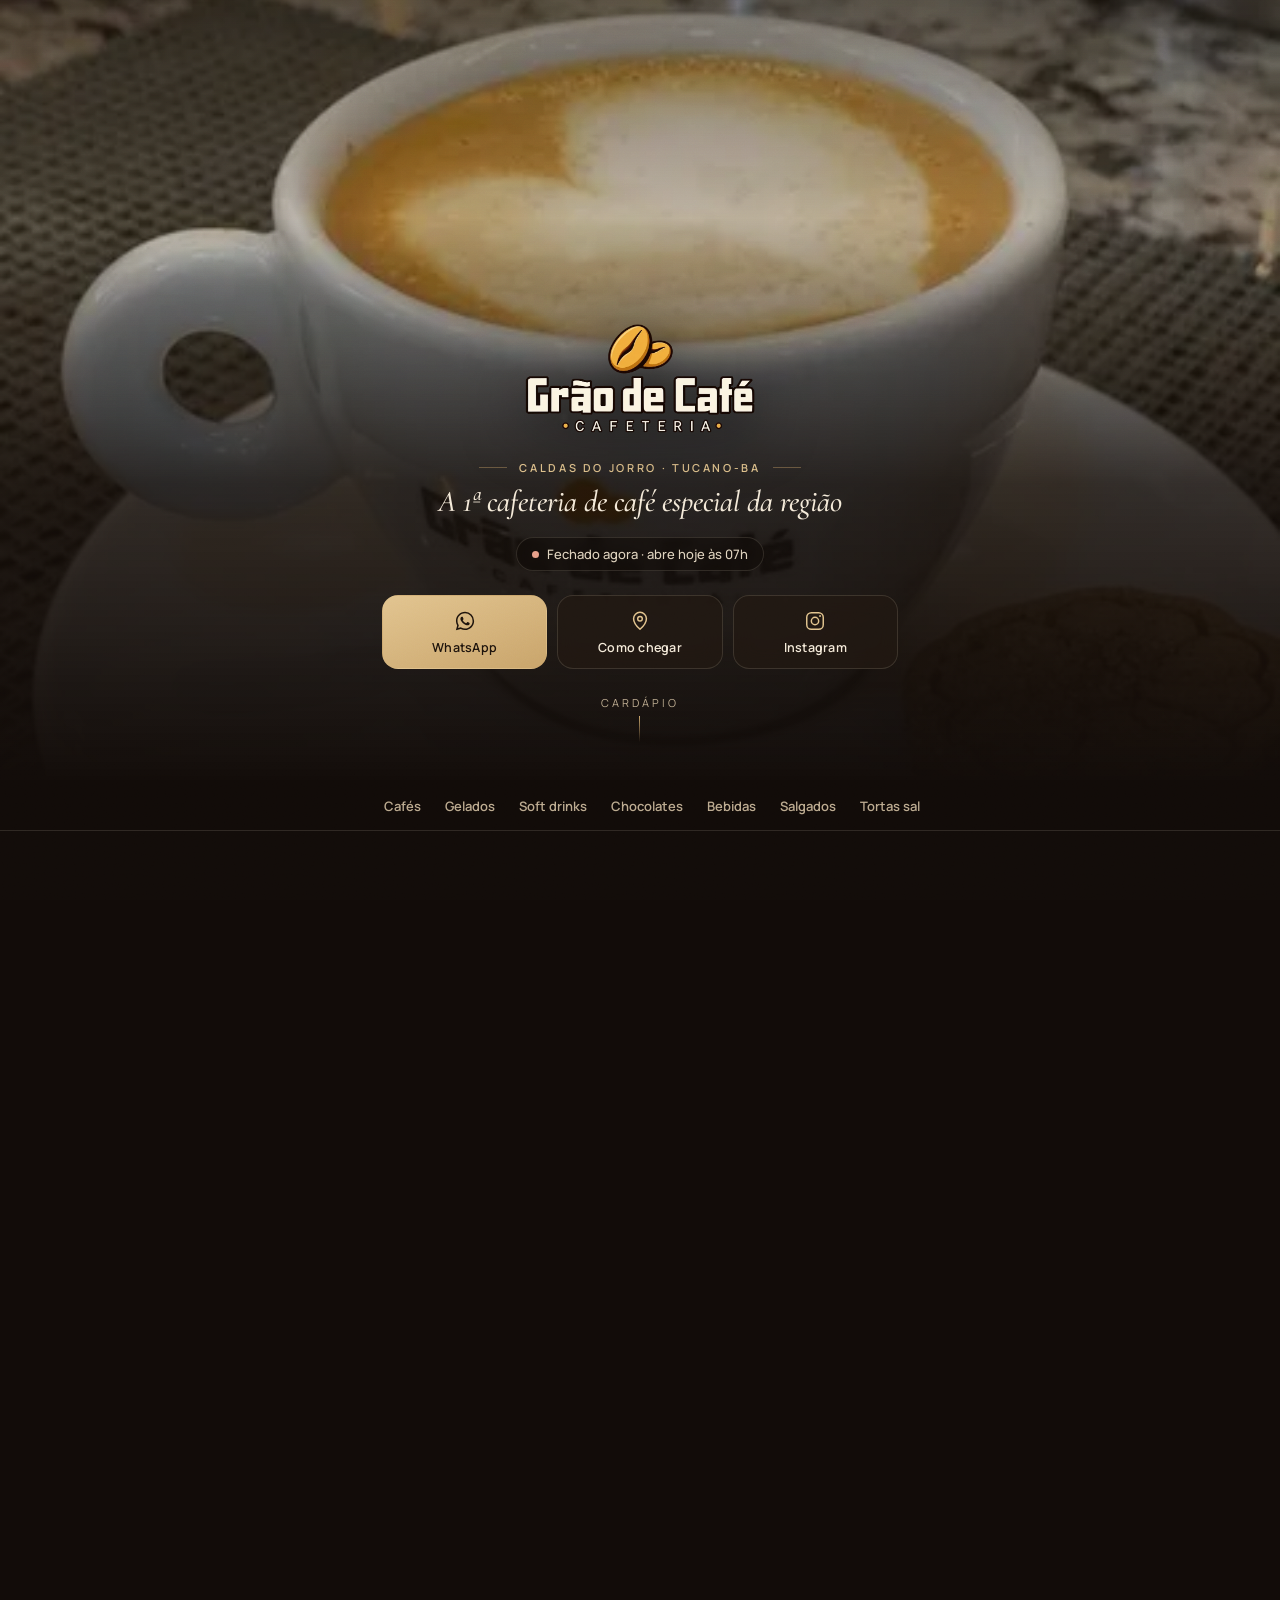
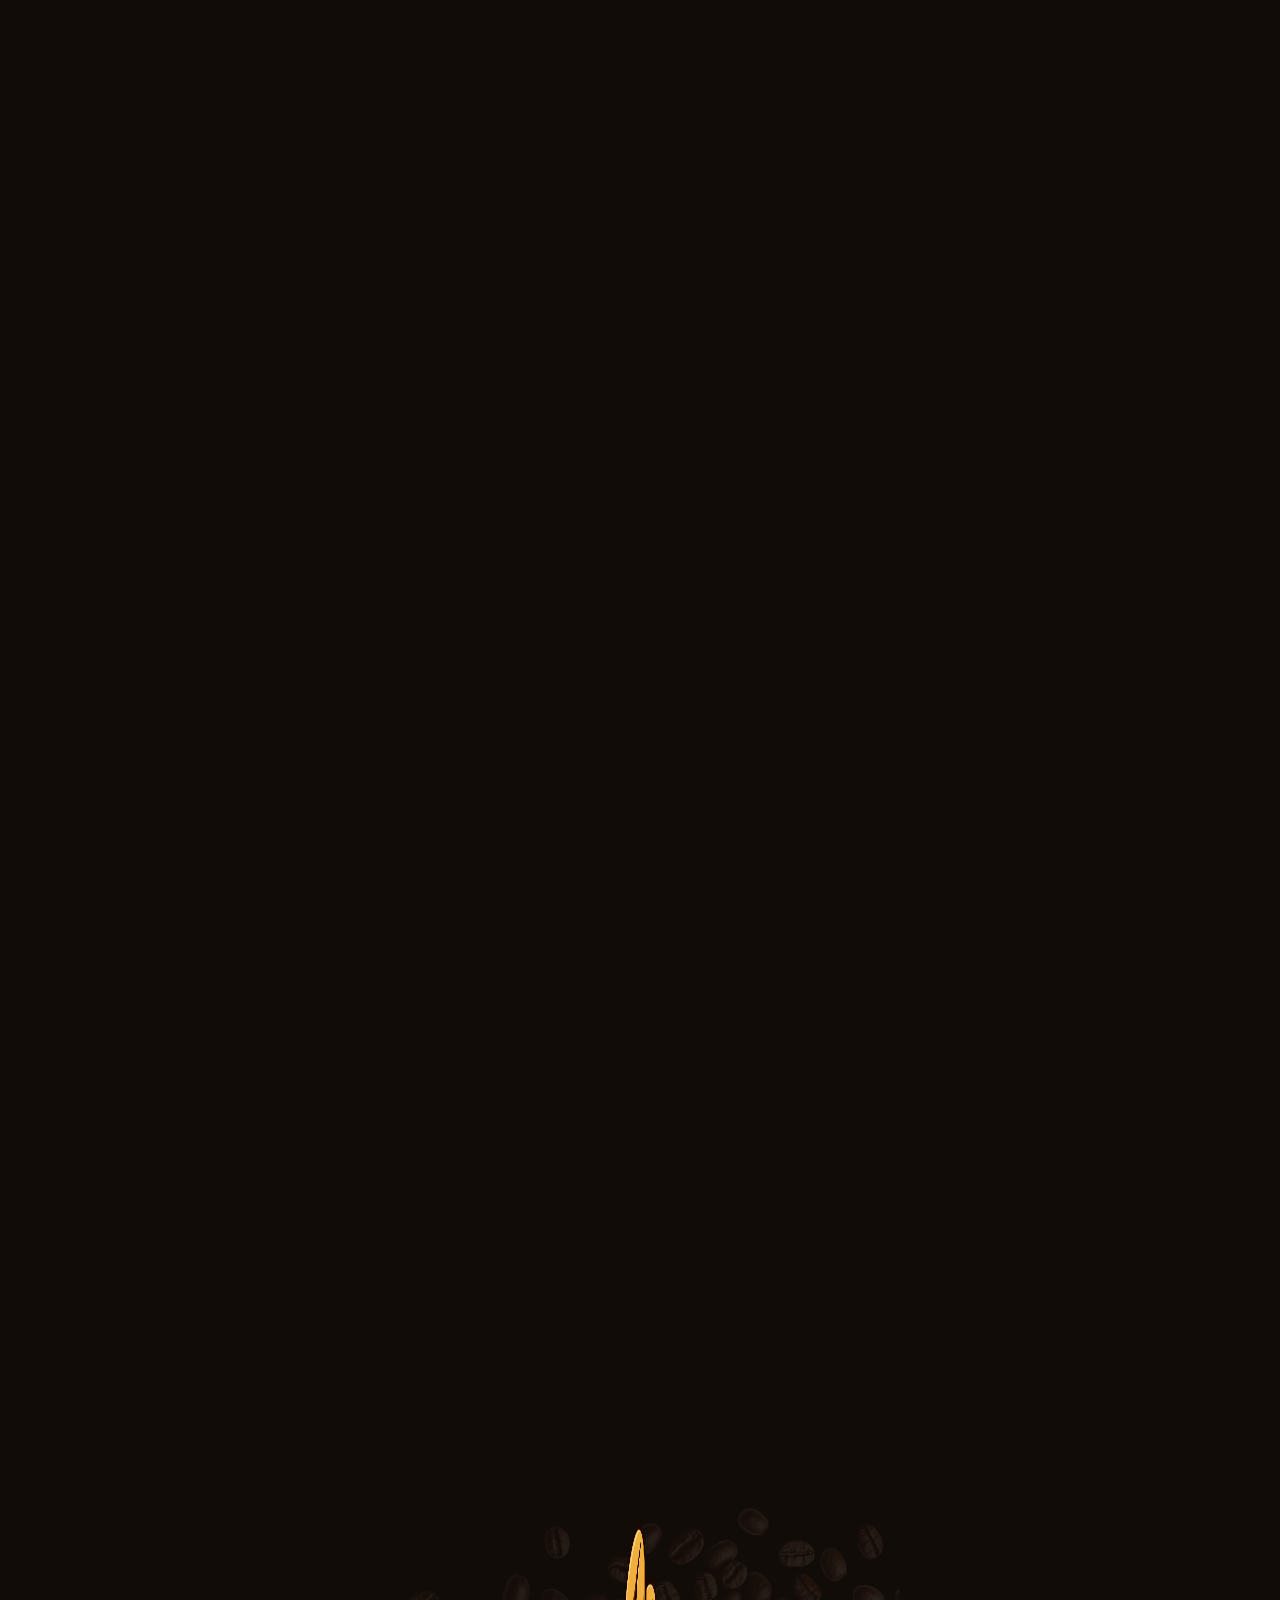
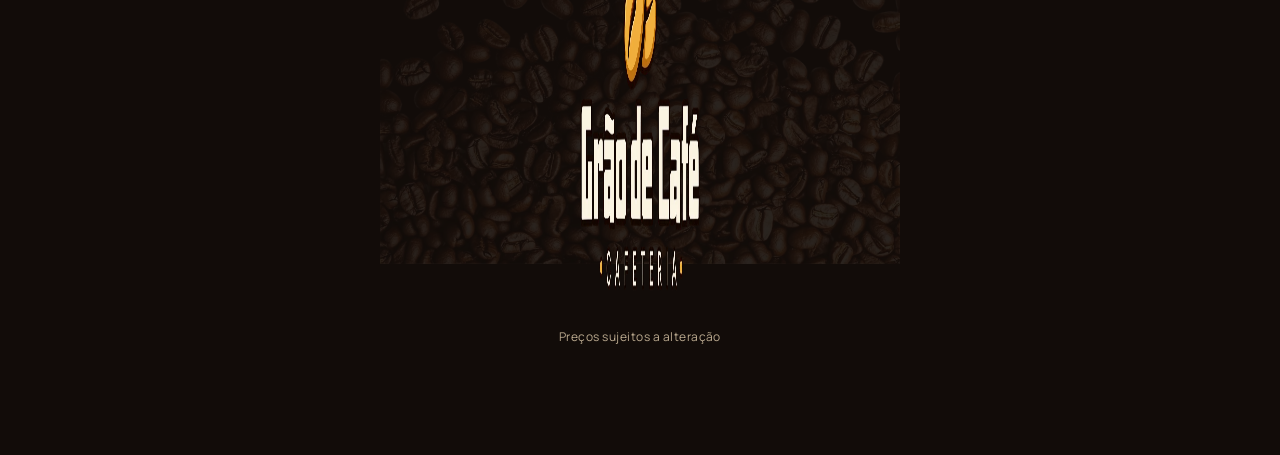
==== index.html @ 99a46edd "Página de links e cardápio da Grão de Café Co-Authored-By: Claude Opus 5.5 <noreply@anthropic.com> C" ====
<!DOCTYPE html>
<html lang="pt-BR">
<head>
<meta charset="UTF-8">
<meta name="viewport" content="width=device-width, initial-scale=1, viewport-fit=cover">
<meta http-equiv="Content-Security-Policy" content="default-src 'self'; script-src 'self'; style-src 'self'; img-src 'self' data:; font-src 'self'; connect-src 'self'; manifest-src 'self'; object-src 'none'; base-uri 'self'; form-action 'none'; upgrade-insecure-requests">
<meta name="referrer" content="strict-origin-when-cross-origin">
<title>Grão de Café · Cafeteria em Caldas do Jorro</title>
<meta name="description" content="Grão de Café — a 1ª cafeteria de café especial da região, em Caldas do Jorro (Tucano-BA). Cardápio, horários, WhatsApp e localização. Vem, tem café!">
<meta name="theme-color" content="#120c09">
<!-- ENDEREÇO DO SITE: troque nas 4 linhas marcadas com SITE se o endereço final for outro -->
<link rel="canonical" href="https://graodecafe.github.io/"><!-- SITE -->
<meta property="og:type" content="website">
<meta property="og:locale" content="pt_BR">
<meta property="og:site_name" content="Grão de Café">
<meta property="og:title" content="Grão de Café · Cafeteria">
<meta property="og:description" content="A 1ª cafeteria de café especial da região. Veja o cardápio e venha nos visitar. Vem, tem café!">
<meta property="og:url" content="https://graodecafe.github.io/"><!-- SITE -->
<meta property="og:image" content="https://graodecafe.github.io/img/og.jpg"><!-- SITE -->
<meta property="og:image:width" content="1200">
<meta property="og:image:height" content="630">
<meta property="og:image:alt" content="Logo da Grão de Café sobre uma xícara de cappuccino">
<meta name="twitter:card" content="summary_large_image">
<link rel="icon" type="image/png" href="favicon.png">
<link rel="apple-touch-icon" href="apple-touch-icon.png">
<link rel="manifest" href="site.webmanifest">
<link rel="preload" as="image" href="img/cappuccino.webp" imagesrcset="img/cappuccino-400.webp 400w, img/cappuccino.webp 720w" imagesizes="100vw" fetchpriority="high">
<link rel="preload" as="font" type="font/woff2" href="fonts/cormorant-garamond-latin-500-italic.woff2" crossorigin>
<link rel="preload" as="font" type="font/woff2" href="fonts/manrope-latin-600-normal.woff2" crossorigin>
<link rel="stylesheet" href="css/style.css">
<script type="application/ld+json">
{
  "@context": "https://schema.org",
  "@type": "CafeOrCoffeeShop",
  "name": "Grão de Café",
  "description": "A 1ª cafeteria de café especial da região.",
  "url": "https://graodecafe.github.io/",
  "image": "https://graodecafe.github.io/img/og.jpg",
  "logo": "https://graodecafe.github.io/icon-512.png",
  "telephone": "+55 75 99218-0990",
  "servesCuisine": ["Café especial", "Salgados", "Doces"],
  "priceRange": "R$",
  "hasMenu": "https://graodecafe.github.io/#cardapio",
  "address": {"@type": "PostalAddress", "addressLocality": "Caldas do Jorro, Tucano", "addressRegion": "BA", "addressCountry": "BR"},
  "geo": {"@type": "GeoCoordinates", "latitude": -11.0324262, "longitude": -38.7936618},
  "hasMap": "https://www.google.com/maps/place/Gr%C3%A3o+de+Caf%C3%A9/@-11.0324262,-38.7936618,17z/data=!4m6!3m5!1s0x712250c48b92721:0xfb0fce51f45105e6!8m2!3d-11.0324262!4d-38.7936618!16s%2Fg%2F11shwst4rc?hl=pt-br",
  "sameAs": ["https://www.instagram.com/grao.decafecafeteria/"],
  "openingHoursSpecification": [
    {"@type": "OpeningHoursSpecification", "dayOfWeek": ["Tuesday","Wednesday","Thursday","Friday"], "opens": "14:00", "closes": "21:00"},
    {"@type": "OpeningHoursSpecification", "dayOfWeek": ["Saturday","Sunday"], "opens": "07:00", "closes": "09:00"},
    {"@type": "OpeningHoursSpecification", "dayOfWeek": ["Saturday","Sunday"], "opens": "15:00", "closes": "21:00"}
  ]
}
</script>
<script src="js/cardapio.js" defer></script>
<script src="js/app.js" defer></script>
</head>
<body>
<a class="skip" href="#cardapio">Pular para o cardápio</a>

<header class="hero">
  <div class="hero-bg"><img src="img/cappuccino.webp" srcset="img/cappuccino-400.webp 400w, img/cappuccino.webp 720w" sizes="100vw" alt="" fetchpriority="high"></div>
  <div class="in">
    <h1><img class="logo" src="img/logo.webp" alt="Grão de Café — Cafeteria" width="800" height="387"></h1>
    <p class="eyebrow">Caldas do Jorro · Tucano-BA</p>
    <p class="tag">A 1ª cafeteria de café especial da região</p>
    <div class="status" id="status" role="status"><span class="dot" aria-hidden="true"></span><span id="statusTx">Confira nossos horários</span></div>
    <nav class="actions" aria-label="Contato">
      <a class="act pri" href="https://wa.me/5575992180990?text=Ol%C3%A1%2C%20Gr%C3%A3o%20de%20Caf%C3%A9!%20%E2%98%95" target="_blank" rel="noopener noreferrer" aria-label="Falar no WhatsApp (abre em nova aba)"><svg viewBox="0 0 24 24" fill="currentColor" aria-hidden="true"><path d="M12.04 2C6.58 2 2.13 6.45 2.13 11.91c0 1.75.46 3.45 1.32 4.95L2.05 22l5.25-1.38a9.9 9.9 0 0 0 4.74 1.2h.01c5.46 0 9.91-4.45 9.91-9.91A9.86 9.86 0 0 0 12.04 2Zm0 18.15h-.01a8.2 8.2 0 0 1-4.19-1.15l-.3-.18-3.12.82.83-3.04-.2-.31a8.2 8.2 0 0 1-1.26-4.38c0-4.54 3.7-8.24 8.25-8.24a8.24 8.24 0 0 1 8.24 8.25c0 4.54-3.7 8.23-8.24 8.23Zm4.52-6.16c-.25-.12-1.47-.72-1.69-.81-.23-.08-.39-.12-.56.13-.16.24-.64.8-.78.97-.15.16-.29.18-.54.06-.25-.13-1.05-.39-1.99-1.23a7.4 7.4 0 0 1-1.38-1.72c-.14-.25-.01-.38.11-.5.11-.11.25-.29.37-.44.13-.14.17-.25.25-.41.08-.17.04-.31-.02-.44-.06-.12-.56-1.34-.76-1.84-.2-.48-.41-.42-.56-.42h-.48a.92.92 0 0 0-.66.31c-.23.25-.87.85-.87 2.07 0 1.22.89 2.4 1.01 2.56.13.17 1.75 2.67 4.23 3.74.59.26 1.05.41 1.41.52.59.19 1.13.16 1.56.1.47-.07 1.47-.6 1.67-1.18.21-.58.21-1.07.15-1.18-.06-.1-.23-.16-.48-.29Z"/></svg>WhatsApp</a>
      <a class="act" href="https://www.google.com/maps/place/Gr%C3%A3o+de+Caf%C3%A9/@-11.0324262,-38.7936618,17z/data=!4m6!3m5!1s0x712250c48b92721:0xfb0fce51f45105e6!8m2!3d-11.0324262!4d-38.7936618!16s%2Fg%2F11shwst4rc?hl=pt-br" target="_blank" rel="noopener noreferrer" aria-label="Como chegar pelo Google Maps (abre em nova aba)"><svg viewBox="0 0 24 24" fill="none" stroke="currentColor" stroke-width="1.6" stroke-linecap="round" stroke-linejoin="round" aria-hidden="true"><path d="M12 21s-7-6.1-7-11.5a7 7 0 0 1 14 0C19 14.9 12 21 12 21Z"/><circle cx="12" cy="9.5" r="2.5"/></svg>Como chegar</a>
      <a class="act" href="https://www.instagram.com/grao.decafecafeteria/" target="_blank" rel="noopener noreferrer" aria-label="Instagram @grao.decafecafeteria (abre em nova aba)"><svg viewBox="0 0 24 24" fill="none" stroke="currentColor" stroke-width="1.6" aria-hidden="true"><rect x="3" y="3" width="18" height="18" rx="5"/><circle cx="12" cy="12" r="4"/><circle cx="17.5" cy="6.5" r="1" fill="currentColor" stroke="none"/></svg>Instagram</a>
    </nav>
    <a class="cue" href="#cardapio">Cardápio<i aria-hidden="true"></i></a>
  </div>
</header>

<nav class="nav" aria-label="Categorias do cardápio"><div class="nav-in" id="chips"></div></nav>

<main class="in" id="cardapio" tabindex="-1">
  <div class="menu-intro rv">
    <p class="k">Desfrute do melhor café, aqui</p>
    <h2>Cardápio</h2>
    <p>Cafés especiais, gelados, salgados e doces da casa</p>
  </div>

  <div id="secoes"></div>
  <noscript><p class="nojs">Para ver o cardápio, ative o JavaScript ou fale com a gente pelo WhatsApp: <a href="https://wa.me/5575992180990?text=Ol%C3%A1%2C%20Gr%C3%A3o%20de%20Caf%C3%A9!%20%E2%98%95">(75) 99218-0990</a></p></noscript>

  <section class="gal rv" aria-labelledby="t-gal">
    <div class="gal-h"><h2 id="t-gal">Da nossa vitrine</h2><span aria-hidden="true">deslize →</span></div>
    <div class="strip" id="vitrine" tabindex="0" aria-label="Fotos de produtos — role para o lado"></div>
  </section>

  <section class="visit rv" id="visite" aria-labelledby="t-vis">
    <h2 id="t-vis">Venha nos visitar</h2>
    <p class="sub">Caldas do Jorro · Tucano-BA</p>
    <div class="hrs">
      <div class="row" data-days="2,3,4,5"><span class="d">Terça a sexta</span><span class="h">14h às 21h</span></div>
      <div class="row" data-days="6,0"><span class="d">Sábado e domingo</span><span class="h">07h às 09h<small>e 15h às 21h</small></span></div>
    </div>
    <div class="visit-btns">
      <a class="vb" href="https://www.google.com/maps/place/Gr%C3%A3o+de+Caf%C3%A9/@-11.0324262,-38.7936618,17z/data=!4m6!3m5!1s0x712250c48b92721:0xfb0fce51f45105e6!8m2!3d-11.0324262!4d-38.7936618!16s%2Fg%2F11shwst4rc?hl=pt-br" target="_blank" rel="noopener noreferrer"><svg viewBox="0 0 24 24" fill="none" stroke="currentColor" stroke-width="1.6" stroke-linecap="round" stroke-linejoin="round" aria-hidden="true"><path d="M12 21s-7-6.1-7-11.5a7 7 0 0 1 14 0C19 14.9 12 21 12 21Z"/><circle cx="12" cy="9.5" r="2.5"/></svg>Como chegar</a>
      <a class="vb" href="https://www.instagram.com/grao.decafecafeteria/" target="_blank" rel="noopener noreferrer"><svg viewBox="0 0 24 24" fill="none" stroke="currentColor" stroke-width="1.6" aria-hidden="true"><rect x="3" y="3" width="18" height="18" rx="5"/><circle cx="12" cy="12" r="4"/><circle cx="17.5" cy="6.5" r="1" fill="currentColor" stroke="none"/></svg>Instagram</a>
    </div>
  </section>
</main>

<footer>
  <img class="beans" src="img/graos.webp" alt="" loading="lazy">
  <p class="cta rv">Vem,<em>tem café!</em></p>
  <img class="flogo" src="img/logo.webp" alt="Grão de Café" loading="lazy" width="800" height="387">
  <p class="fine">Preços sujeitos a alteração</p>
</footer>

<a class="fab" id="fab" href="https://wa.me/5575992180990?text=Ol%C3%A1%2C%20Gr%C3%A3o%20de%20Caf%C3%A9!%20%E2%98%95" target="_blank" rel="noopener noreferrer" tabindex="-1"><svg viewBox="0 0 24 24" fill="currentColor" aria-hidden="true"><path d="M12.04 2C6.58 2 2.13 6.45 2.13 11.91c0 1.75.46 3.45 1.32 4.95L2.05 22l5.25-1.38a9.9 9.9 0 0 0 4.74 1.2h.01c5.46 0 9.91-4.45 9.91-9.91A9.86 9.86 0 0 0 12.04 2Zm0 18.15h-.01a8.2 8.2 0 0 1-4.19-1.15l-.3-.18-3.12.82.83-3.04-.2-.31a8.2 8.2 0 0 1-1.26-4.38c0-4.54 3.7-8.24 8.25-8.24a8.24 8.24 0 0 1 8.24 8.25c0 4.54-3.7 8.23-8.24 8.23Zm4.52-6.16c-.25-.12-1.47-.72-1.69-.81-.23-.08-.39-.12-.56.13-.16.24-.64.8-.78.97-.15.16-.29.18-.54.06-.25-.13-1.05-.39-1.99-1.23a7.4 7.4 0 0 1-1.38-1.72c-.14-.25-.01-.38.11-.5.11-.11.25-.29.37-.44.13-.14.17-.25.25-.41.08-.17.04-.31-.02-.44-.06-.12-.56-1.34-.76-1.84-.2-.48-.41-.42-.56-.42h-.48a.92.92 0 0 0-.66.31c-.23.25-.87.85-.87 2.07 0 1.22.89 2.4 1.01 2.56.13.17 1.75 2.67 4.23 3.74.59.26 1.05.41 1.41.52.59.19 1.13.16 1.56.1.47-.07 1.47-.6 1.67-1.18.21-.58.21-1.07.15-1.18-.06-.1-.23-.16-.48-.29Z"/></svg>Pedir no WhatsApp</a>
</body>
</html>
---- css/style.css ----
/* ---------- Fontes (no próprio site, sem Google) ---------- */
@font-face{font-family:"Cormorant Garamond";font-style:normal;font-weight:500;font-display:swap;src:url(../fonts/cormorant-garamond-latin-500-normal.woff2) format("woff2")}
@font-face{font-family:"Cormorant Garamond";font-style:italic;font-weight:500;font-display:swap;src:url(../fonts/cormorant-garamond-latin-500-italic.woff2) format("woff2")}
@font-face{font-family:"Cormorant Garamond";font-style:normal;font-weight:600;font-display:swap;src:url(../fonts/cormorant-garamond-latin-600-normal.woff2) format("woff2")}
@font-face{font-family:"Manrope";font-style:normal;font-weight:400;font-display:swap;src:url(../fonts/manrope-latin-400-normal.woff2) format("woff2")}
@font-face{font-family:"Manrope";font-style:normal;font-weight:500;font-display:swap;src:url(../fonts/manrope-latin-500-normal.woff2) format("woff2")}
@font-face{font-family:"Manrope";font-style:normal;font-weight:600;font-display:swap;src:url(../fonts/manrope-latin-600-normal.woff2) format("woff2")}
@font-face{font-family:"Manrope";font-style:normal;font-weight:700;font-display:swap;src:url(../fonts/manrope-latin-700-normal.woff2) format("woff2")}

:root{
  --ink:#120c09; --s1:#1a120e; --s2:#221812; --line:rgba(244,234,217,.13); --line2:rgba(201,164,106,.4);
  --cream:#f4ead9; --cream2:#e0d4bf; --muted:#bcab90; --brass:#c9a46a; --brass2:#e2c48f;
  --ok:#8fd19a; --no:#e7a08a;
  --serif:"Cormorant Garamond",Georgia,serif; --sans:"Manrope",system-ui,-apple-system,"Segoe UI",sans-serif;
}
*{box-sizing:border-box;margin:0;padding:0}
html{background:var(--ink);scroll-behavior:smooth;scroll-padding-top:68px;overflow-x:clip}
body{font-family:var(--sans);color:var(--cream);background:var(--ink);-webkit-font-smoothing:antialiased;overflow-x:clip}
a{color:inherit}
img{max-width:100%}
.in{max-width:560px;margin:0 auto;padding:0 22px}

/* Textura de "grão de filme": só em telas grandes (pesa em celular simples) */
@media (hover:hover) and (min-width:760px){
  body::before{content:"";position:fixed;inset:0;pointer-events:none;z-index:50;opacity:.06;mix-blend-mode:overlay;
    background-image:url("data:image/svg+xml,%3Csvg xmlns='http://www.w3.org/2000/svg' width='160' height='160'%3E%3Cfilter id='n'%3E%3CfeTurbulence type='fractalNoise' baseFrequency='.9' numOctaves='2' stitchTiles='stitch'/%3E%3C/filter%3E%3Crect width='100%25' height='100%25' filter='url(%23n)'/%3E%3C/svg%3E")}
}

/* Foco visível para teclado / leitor de tela */
:focus{outline:none}
:focus-visible{outline:2px solid var(--brass2);outline-offset:3px;border-radius:10px}
.skip{position:absolute;left:12px;top:-60px;z-index:100;padding:10px 16px;border-radius:10px;background:var(--brass2);color:#1d130c;font-weight:700;text-decoration:none;transition:top .2s}
.skip:focus{top:12px}

/* ---------- HERO ---------- */
.hero{position:relative;min-height:min(92svh,780px);display:flex;align-items:flex-end;isolation:isolate;overflow:hidden}
.hero-bg{position:absolute;inset:0;z-index:-2}
.hero-bg img{width:100%;height:100%;object-fit:cover;object-position:50% 35%;transform:scale(1.06);animation:kb 18s ease-out forwards}
@keyframes kb{to{transform:scale(1)}}
.hero::after{content:"";position:absolute;inset:0;z-index:-1;
  background:linear-gradient(180deg,rgba(18,12,9,.55) 0%,rgba(18,12,9,.25) 28%,rgba(18,12,9,.84) 62%,var(--ink) 100%)}
.hero .in{width:100%;padding-bottom:34px;text-align:center}
.logo{width:min(230px,62%);height:auto;filter:drop-shadow(0 10px 30px rgba(0,0,0,.55))}
.eyebrow{display:flex;align-items:center;justify-content:center;gap:12px;margin-top:22px;white-space:nowrap;
  font-size:11px;font-weight:600;letter-spacing:.24em;text-transform:uppercase;color:var(--brass2)}
.eyebrow::before,.eyebrow::after{content:"";width:28px;height:1px;background:var(--line2)}
.tag{font-family:var(--serif);font-style:italic;font-weight:500;line-height:1.15;margin-top:10px;
  white-space:nowrap;font-size:clamp(17px,5.6vw,30px);color:var(--cream)}
.status{display:inline-flex;align-items:center;gap:8px;margin-top:18px;padding:7px 15px;border-radius:99px;
  background:rgba(18,12,9,.6);border:1px solid var(--line);backdrop-filter:blur(8px);-webkit-backdrop-filter:blur(8px);font-size:13px;font-weight:500;color:var(--cream2)}
.dot{width:7px;height:7px;border-radius:50%;background:var(--muted)}
.status.open .dot{background:var(--ok);animation:pulse 2s infinite}
.status.closed .dot{background:var(--no)}
@keyframes pulse{0%{box-shadow:0 0 0 0 rgba(143,209,154,.55)}70%{box-shadow:0 0 0 8px rgba(143,209,154,0)}100%{box-shadow:0 0 0 0 rgba(143,209,154,0)}}

.actions{display:grid;grid-template-columns:repeat(3,1fr);gap:10px;margin-top:24px}
.act{display:flex;flex-direction:column;align-items:center;gap:7px;padding:14px 6px 12px;border-radius:16px;text-decoration:none;min-height:72px;
  background:rgba(34,24,18,.75);border:1px solid var(--line);backdrop-filter:blur(10px);-webkit-backdrop-filter:blur(10px);
  font-size:12.5px;font-weight:600;letter-spacing:.02em;transition:transform .15s,border-color .2s}
.act svg{width:22px;height:22px;color:var(--brass2)}
.act:hover{transform:translateY(-2px);border-color:var(--line2)}
.act.pri{background:linear-gradient(160deg,var(--brass2),var(--brass));color:#1d130c;border-color:transparent}
.act.pri svg{color:#1d130c}
.cue{display:inline-flex;flex-direction:column;align-items:center;gap:6px;margin-top:22px;padding:4px 10px;text-decoration:none;
  font-size:11px;letter-spacing:.28em;text-transform:uppercase;color:var(--muted)}
.cue i{width:1px;height:26px;background:linear-gradient(var(--brass),transparent);animation:cue 1.8s ease-in-out infinite}
@keyframes cue{0%{transform:scaleY(0);transform-origin:top}50%{transform:scaleY(1);transform-origin:top}51%{transform-origin:bottom}100%{transform:scaleY(0);transform-origin:bottom}}

/* ---------- NAV ---------- */
.nav{position:sticky;top:0;z-index:20;background:rgba(18,12,9,.9);backdrop-filter:blur(14px);-webkit-backdrop-filter:blur(14px);border-bottom:1px solid var(--line)}
.nav-in{max-width:560px;margin:0 auto;display:flex;gap:4px;overflow-x:auto;scrollbar-width:none;padding:0 14px}
.nav-in::-webkit-scrollbar{display:none}
.nav a{flex:none;position:relative;padding:17px 10px 15px;text-decoration:none;font-size:13px;font-weight:600;color:var(--muted);white-space:nowrap;transition:color .2s}
.nav a::after{content:"";position:absolute;left:10px;right:10px;bottom:0;height:2px;border-radius:2px;background:var(--brass);transform:scaleX(0);transition:transform .25s}
.nav a.on{color:var(--cream)}
.nav a.on::after{transform:scaleX(1)}
.nav a:focus-visible{outline-offset:-4px}

/* ---------- CARDÁPIO ---------- */
.menu-intro{text-align:center;padding:54px 0 6px}
.menu-intro .k{font-size:11px;font-weight:600;letter-spacing:.3em;text-transform:uppercase;color:var(--brass2)}
.menu-intro h2{font-family:var(--serif);font-weight:500;font-size:46px;line-height:1;margin-top:8px}
.menu-intro p{color:var(--muted);font-size:14px;margin-top:10px}

.cat{padding:46px 0 6px}
.cat-h{display:flex;align-items:baseline;gap:14px;padding-bottom:14px;border-bottom:1px solid var(--line2)}
.cat-n{font-family:var(--serif);font-style:italic;font-size:18px;color:var(--brass2)}
.cat-h h2{font-family:var(--serif);font-weight:600;font-size:34px;line-height:1}

.feat{position:relative;margin:20px 0 6px;border-radius:20px;overflow:hidden;aspect-ratio:4/3;background:var(--s2)}
.feat img{width:100%;height:100%;object-fit:cover;transition:transform .8s ease}
.feat:hover img{transform:scale(1.04)}
.feat::after{content:"";position:absolute;inset:0;background:linear-gradient(180deg,transparent 38%,rgba(18,12,9,.94))}
.feat figcaption{position:absolute;left:18px;right:18px;bottom:16px;z-index:1;display:grid;grid-template-columns:1fr auto;align-items:end;column-gap:12px}
.feat-k{grid-column:1/-1;font-size:10.5px;font-weight:700;letter-spacing:.28em;text-transform:uppercase;color:var(--brass2);margin-bottom:4px}
.feat strong{font-family:var(--serif);font-weight:600;font-size:26px;line-height:1.05}
.feat-c{grid-column:1;font-size:13px;color:var(--cream2);margin-top:3px}
.feat-p{grid-column:2;grid-row:2/4;align-self:end;font-family:var(--serif);font-size:26px;font-weight:600;color:var(--brass2);white-space:nowrap;font-variant-numeric:lining-nums}
.feat-p small,.it-p small{font-family:var(--sans);font-size:.48em;font-weight:600;letter-spacing:.06em;margin-right:3px;color:var(--muted);vertical-align:.35em}

.list{list-style:none}
.it{display:flex;align-items:flex-end;gap:10px;padding:15px 0;border-bottom:1px solid var(--line)}
.it:last-child{border-bottom:none}
.it-l{min-width:0;max-width:70%}
.it-n{display:block;font-size:15.5px;font-weight:600;line-height:1.3}
.it-d{display:block;font-size:13px;color:var(--muted);margin-top:2px;line-height:1.35}
.it-dots{flex:1;min-width:14px;border-bottom:1px dotted rgba(201,164,106,.45);transform:translateY(-6px)}
.it-p{flex:none;font-family:var(--serif);font-weight:600;font-size:21px;color:var(--brass2);font-variant-numeric:lining-nums tabular-nums;line-height:1}

/* ---------- VITRINE ---------- */
.gal{padding:64px 0 10px}
.gal-h{display:flex;align-items:baseline;justify-content:space-between}
.gal-h h2{font-family:var(--serif);font-weight:500;font-size:34px}
.gal-h span{font-size:12px;color:var(--muted)}
.strip{display:flex;gap:12px;overflow-x:auto;scroll-snap-type:x mandatory;padding:18px 22px 6px;margin:0 -22px;scrollbar-width:none}
.strip::-webkit-scrollbar{display:none}
.strip figure{flex:none;width:62%;max-width:240px;scroll-snap-align:start;scroll-margin-left:22px}
.strip img{width:100%;aspect-ratio:3/4;object-fit:cover;border-radius:16px;display:block;background:var(--s2)}
.strip figcaption{font-family:var(--serif);font-style:italic;font-size:17px;margin-top:8px;color:var(--cream2)}

/* ---------- VISITE ---------- */
.visit{margin-top:56px;padding:28px 24px;border-radius:24px;background:linear-gradient(180deg,var(--s2),var(--s1));border:1px solid var(--line)}
.visit h2{font-family:var(--serif);font-weight:500;font-size:32px;line-height:1}
.visit .sub{color:var(--muted);font-size:13.5px;margin-top:6px}
.hrs{margin-top:18px}
.row{display:flex;justify-content:space-between;align-items:baseline;gap:12px;padding:13px 0;border-top:1px solid var(--line);font-size:14.5px}
.row .d{color:var(--cream2)}
.row .h{font-weight:600;text-align:right}
.row .h small{display:block;font-weight:500;color:var(--muted);font-size:12.5px;margin-top:2px}
.row.today .d{color:var(--brass2);font-weight:600}
.row.today .d::after{content:"  · hoje";font-weight:500;font-size:12px;color:var(--muted)}
.visit-btns{display:grid;grid-template-columns:1fr 1fr;gap:10px;margin-top:20px}
.vb{display:flex;align-items:center;justify-content:center;gap:8px;padding:13px;border-radius:14px;text-decoration:none;font-size:13.5px;font-weight:600;border:1px solid var(--line2);min-height:48px}
.vb svg{width:18px;height:18px;color:var(--brass2)}
.vb:hover{background:rgba(201,164,106,.08)}

/* ---------- RODAPÉ ---------- */
footer{text-align:center;padding:64px 0 110px;position:relative;overflow:hidden}
footer .beans{position:absolute;left:50%;top:10px;width:520px;max-width:none;transform:translateX(-50%) rotate(90deg);opacity:.1;pointer-events:none}
.cta{position:relative;font-family:var(--serif);font-weight:500;font-size:52px;line-height:.95}
.cta em{display:block;color:var(--brass2)}
.flogo{position:relative;width:120px;margin-top:26px}
.fine{position:relative;font-size:12px;color:var(--muted);margin-top:14px;letter-spacing:.04em}

/* ---------- WhatsApp flutuante ---------- */
.fab{position:fixed;right:18px;bottom:calc(18px + env(safe-area-inset-bottom));z-index:30;display:flex;align-items:center;gap:8px;
  padding:13px 18px 13px 15px;border-radius:99px;text-decoration:none;font-size:13.5px;font-weight:700;color:#1d130c;
  background:linear-gradient(160deg,var(--brass2),var(--brass));box-shadow:0 12px 30px rgba(0,0,0,.45);
  transform:translateY(120px);opacity:0;visibility:hidden;transition:transform .35s ease,opacity .35s ease,visibility .35s}
.fab svg{width:20px;height:20px}
.fab.show{transform:none;opacity:1;visibility:visible}
.fab:focus-visible{outline-color:var(--cream)}

/* aviso sem JavaScript */
.nojs{margin:40px 0;padding:20px;border:1px solid var(--line2);border-radius:16px;text-align:center;color:var(--cream2)}

/* revelar ao rolar (só com JS ligado) */
.js .rv{opacity:0;transform:translateY(14px);transition:opacity .7s ease,transform .7s ease}
.js .rv.vis{opacity:1;transform:none}
@media (prefers-reduced-motion:reduce){*{animation:none!important;transition:none!important}.js .rv{opacity:1;transform:none}html{scroll-behavior:auto}}
.hero h1{line-height:0;font-size:0}
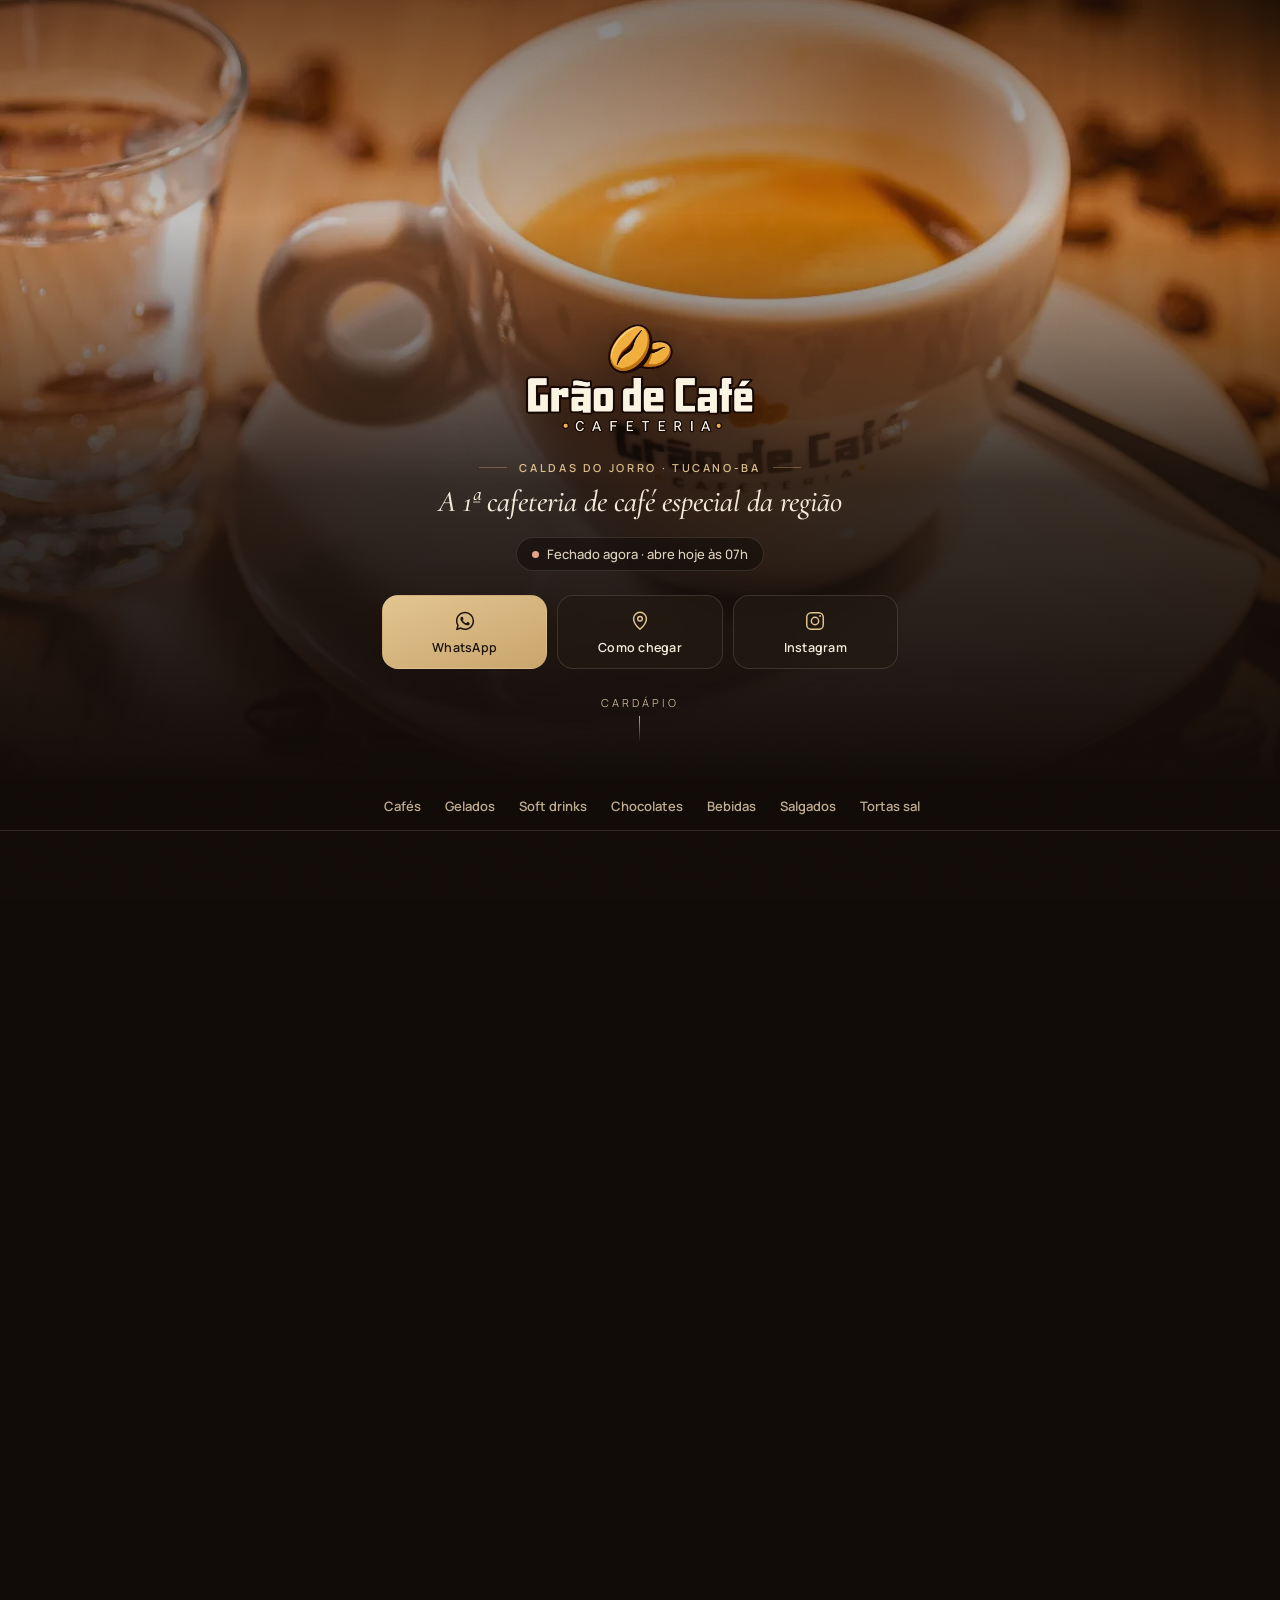
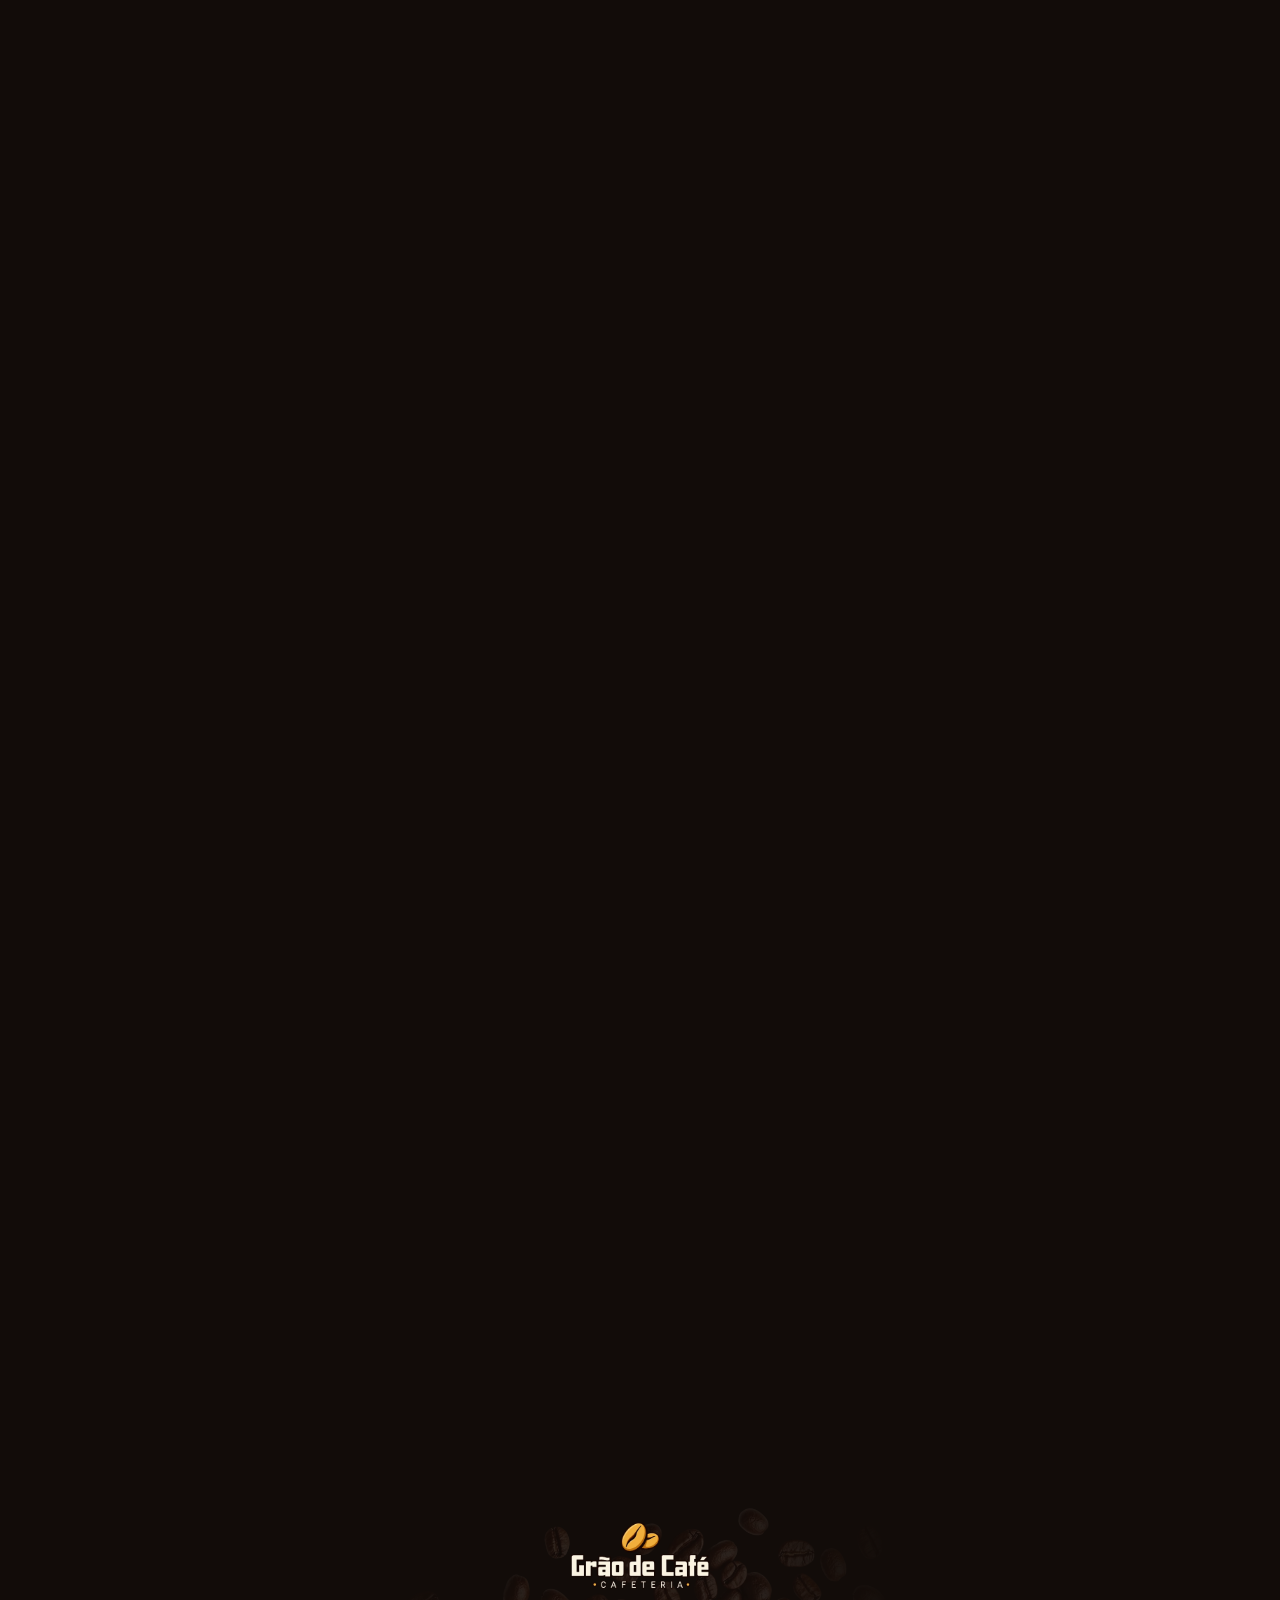
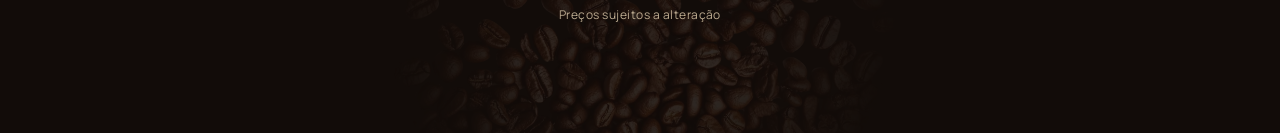
==== commit 15a58d0a: "Nova foto de destaque no topo e na prévia do WhatsApp Co-Authored-By: Claude Opus 5.5 <noreply@anthr" ====
--- a/index.html
+++ b/index.html
@@ -19,12 +19,12 @@
 <meta property="og:image" content="https://graodecafe.github.io/img/og.jpg"><!-- SITE -->
 <meta property="og:image:width" content="1200">
 <meta property="og:image:height" content="630">
-<meta property="og:image:alt" content="Logo da Grão de Café sobre uma xícara de cappuccino">
+<meta property="og:image:alt" content="Logo da Grão de Café sobre uma xícara de espresso">
 <meta name="twitter:card" content="summary_large_image">
 <link rel="icon" type="image/png" href="favicon.png">
 <link rel="apple-touch-icon" href="apple-touch-icon.png">
 <link rel="manifest" href="site.webmanifest">
-<link rel="preload" as="image" href="img/cappuccino.webp" imagesrcset="img/cappuccino-400.webp 400w, img/cappuccino.webp 720w" imagesizes="100vw" fetchpriority="high">
+<link rel="preload" as="image" href="img/hero-900.webp" imagesrcset="img/hero-500.webp 500w, img/hero-900.webp 900w, img/hero-1440.webp 1440w" imagesizes="100vw" fetchpriority="high">
 <link rel="preload" as="font" type="font/woff2" href="fonts/cormorant-garamond-latin-500-italic.woff2" crossorigin>
 <link rel="preload" as="font" type="font/woff2" href="fonts/manrope-latin-600-normal.woff2" crossorigin>
 <link rel="stylesheet" href="css/style.css">
@@ -59,7 +59,7 @@
 <a class="skip" href="#cardapio">Pular para o cardápio</a>
 
 <header class="hero">
-  <div class="hero-bg"><img src="img/cappuccino.webp" srcset="img/cappuccino-400.webp 400w, img/cappuccino.webp 720w" sizes="100vw" alt="" fetchpriority="high"></div>
+  <div class="hero-bg"><img src="img/hero-900.webp" srcset="img/hero-500.webp 500w, img/hero-900.webp 900w, img/hero-1440.webp 1440w" sizes="100vw" alt="" fetchpriority="high"></div>
   <div class="in">
     <h1><img class="logo" src="img/logo.webp" alt="Grão de Café — Cafeteria" width="800" height="387"></h1>
     <p class="eyebrow">Caldas do Jorro · Tucano-BA</p>
--- a/css/style.css
+++ b/css/style.css
@@ -35,7 +35,7 @@
 /* ---------- HERO ---------- */
 .hero{position:relative;min-height:min(92svh,780px);display:flex;align-items:flex-end;isolation:isolate;overflow:hidden}
 .hero-bg{position:absolute;inset:0;z-index:-2}
-.hero-bg img{width:100%;height:100%;object-fit:cover;object-position:50% 35%;transform:scale(1.06);animation:kb 18s ease-out forwards}
+.hero-bg img{width:100%;height:100%;object-fit:cover;object-position:50% 40%;transform:scale(1.06);animation:kb 18s ease-out forwards}
 @keyframes kb{to{transform:scale(1)}}
 .hero::after{content:"";position:absolute;inset:0;z-index:-1;
   background:linear-gradient(180deg,rgba(18,12,9,.55) 0%,rgba(18,12,9,.25) 28%,rgba(18,12,9,.84) 62%,var(--ink) 100%)}
@@ -136,10 +136,11 @@
 
 /* ---------- RODAPÉ ---------- */
 footer{text-align:center;padding:64px 0 110px;position:relative;overflow:hidden}
-footer .beans{position:absolute;left:50%;top:10px;width:520px;max-width:none;transform:translateX(-50%) rotate(90deg);opacity:.1;pointer-events:none}
+footer .beans{position:absolute;left:50%;top:10px;width:520px;max-width:none;transform:translateX(-50%) rotate(90deg);opacity:.12;pointer-events:none;
+  -webkit-mask-image:radial-gradient(closest-side,#000 45%,transparent 100%);mask-image:radial-gradient(closest-side,#000 45%,transparent 100%)}
 .cta{position:relative;font-family:var(--serif);font-weight:500;font-size:52px;line-height:.95}
 .cta em{display:block;color:var(--brass2)}
-.flogo{position:relative;width:120px;margin-top:26px}
+.flogo{position:relative;display:block;width:140px;height:auto;margin:26px auto 0}
 .fine{position:relative;font-size:12px;color:var(--muted);margin-top:14px;letter-spacing:.04em}
 
 /* ---------- WhatsApp flutuante ---------- */
@@ -159,3 +160,8 @@
 .js .rv.vis{opacity:1;transform:none}
 @media (prefers-reduced-motion:reduce){*{animation:none!important;transition:none!important}.js .rv{opacity:1;transform:none}html{scroll-behavior:auto}}
 .hero h1{line-height:0;font-size:0}
+
+/* página 404 */
+.nf{min-height:100svh;display:flex;flex-direction:column;align-items:center;justify-content:center;text-align:center;gap:6px}
+.nf .cta{font-size:44px;margin-top:22px}
+.nf-btn{margin-top:22px;padding:13px 22px}
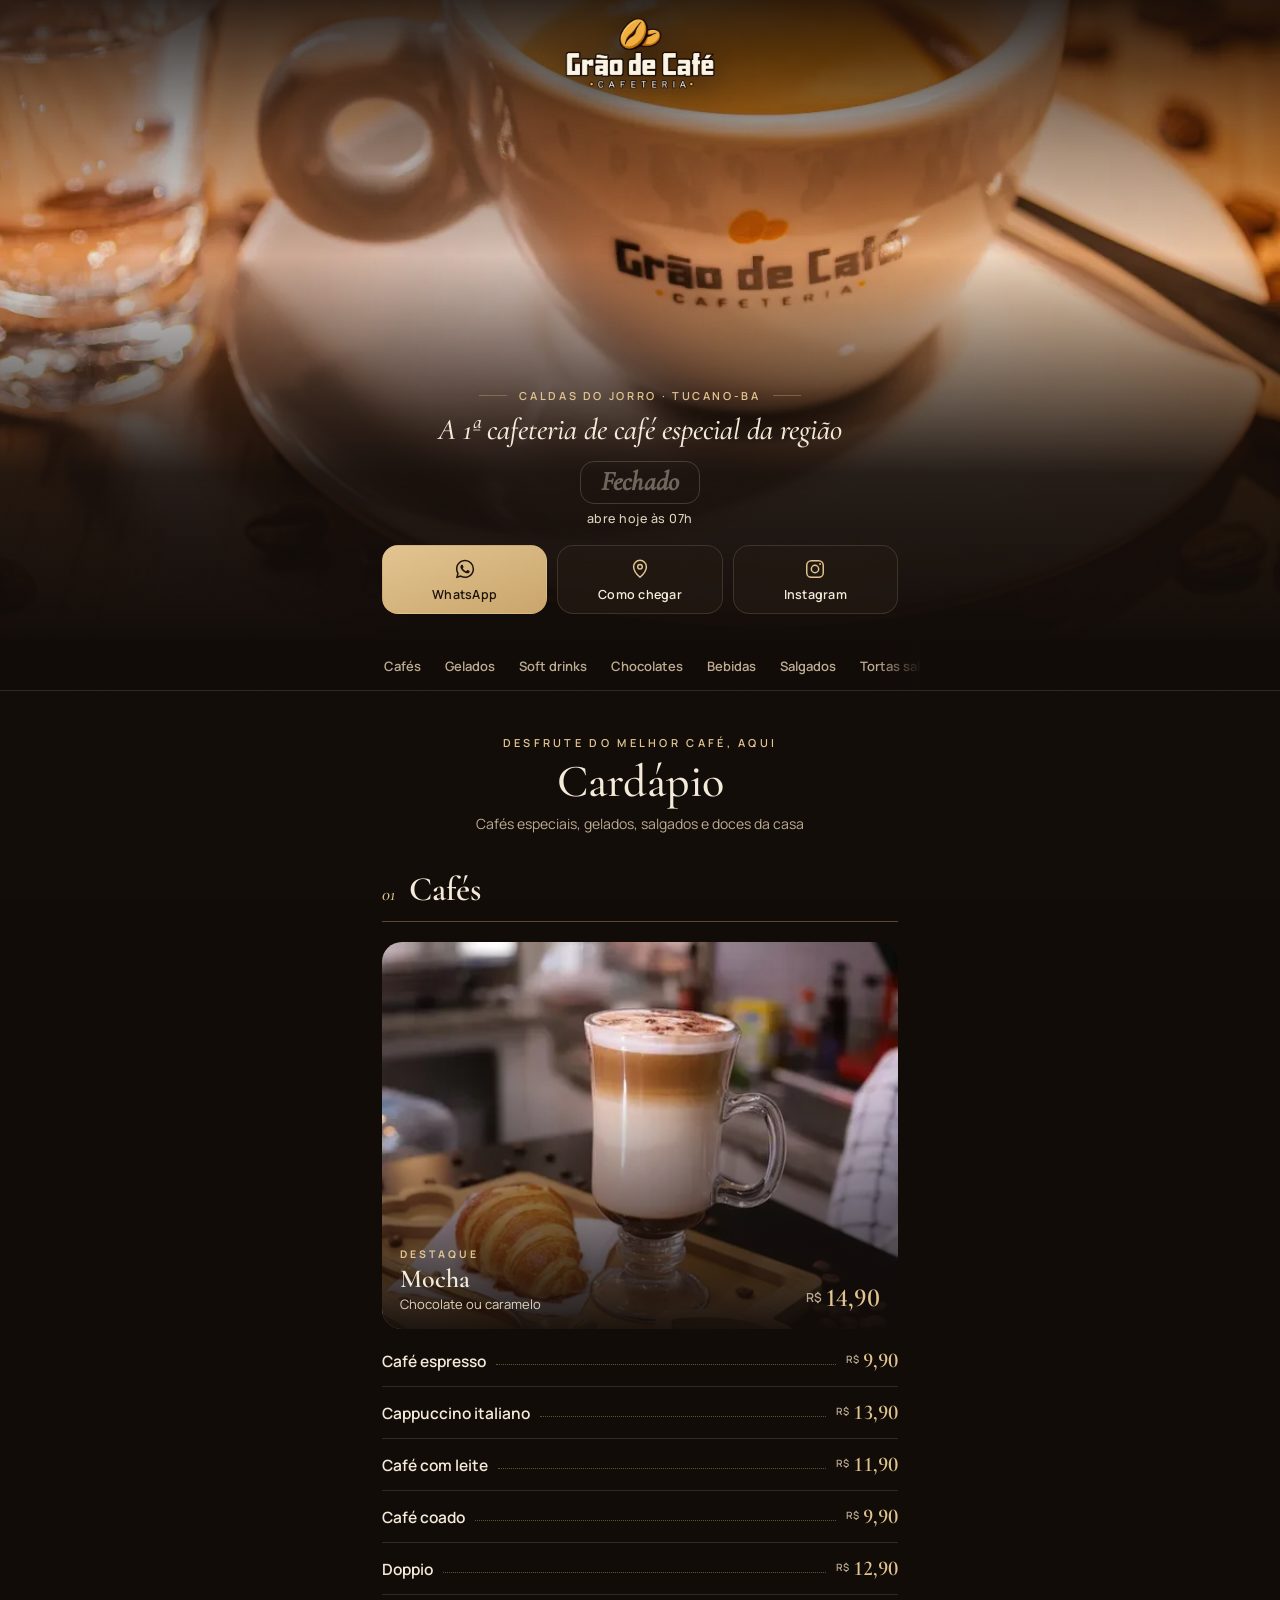
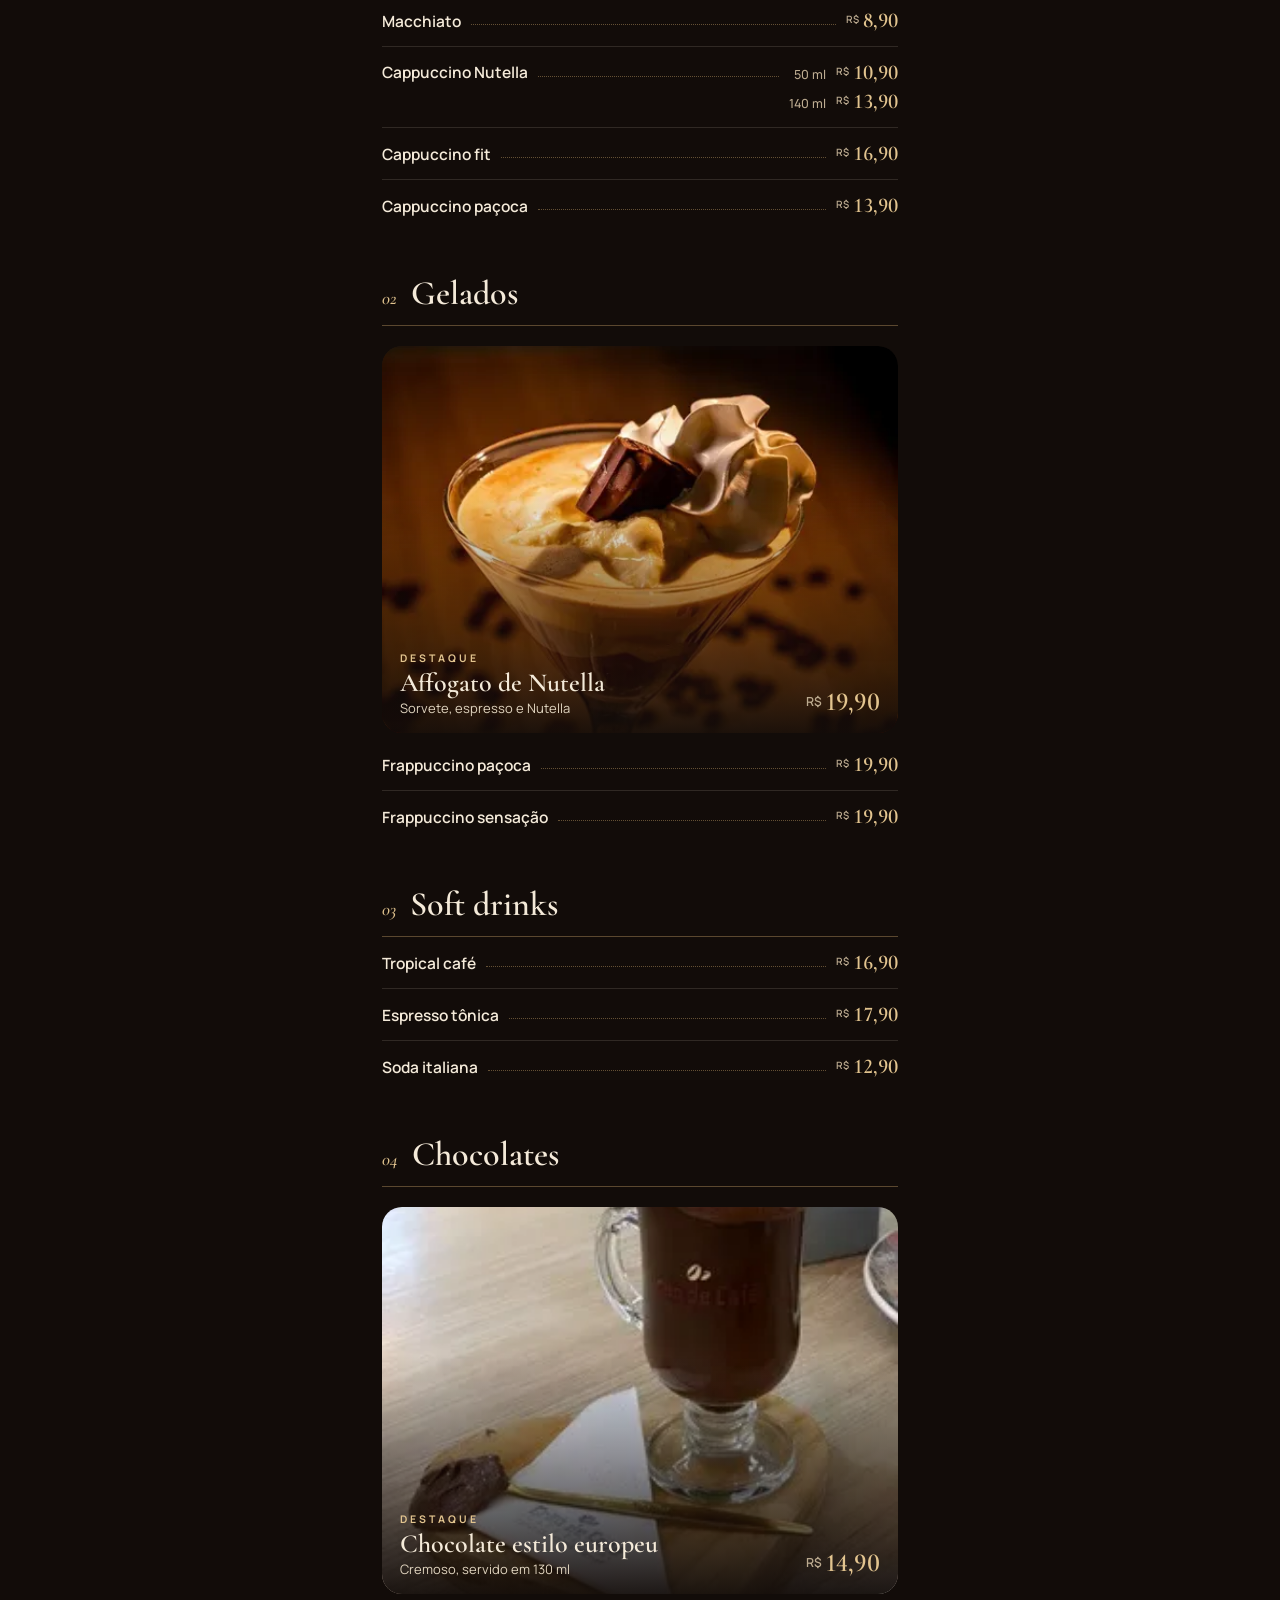
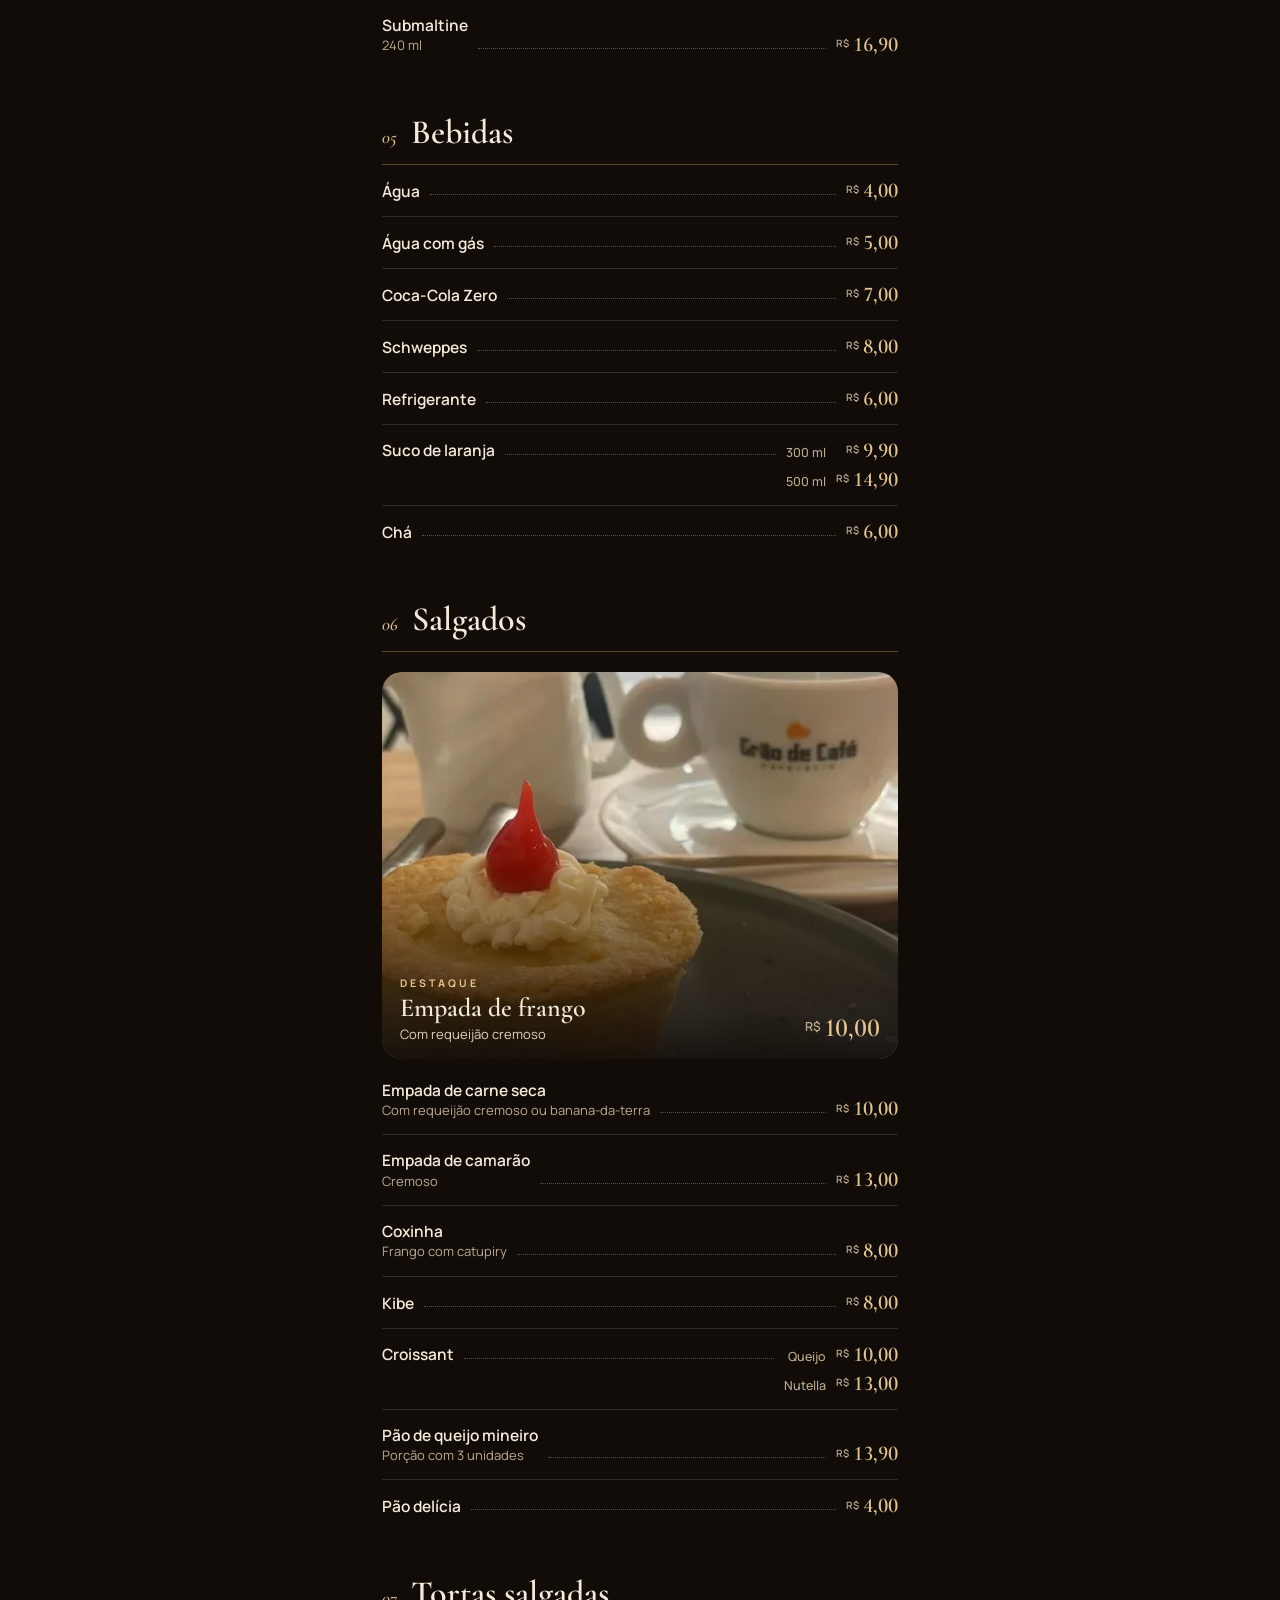
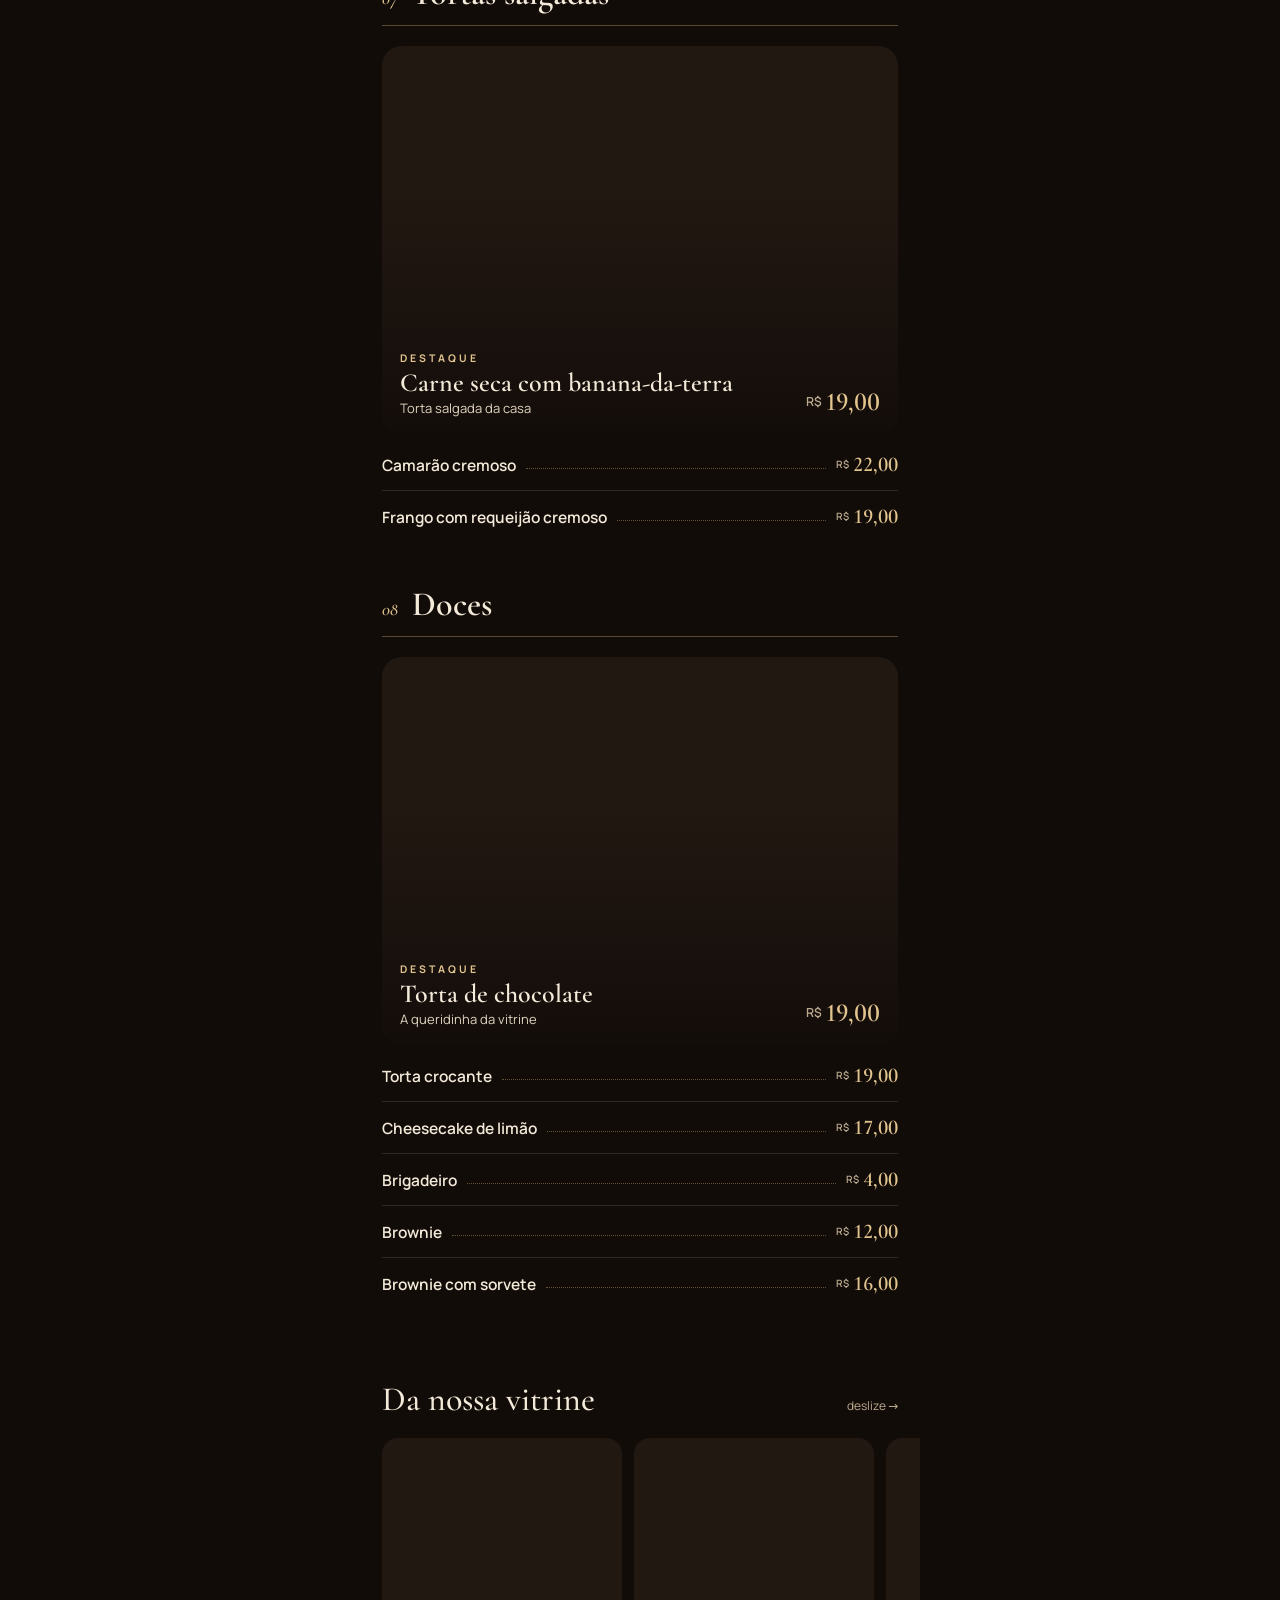
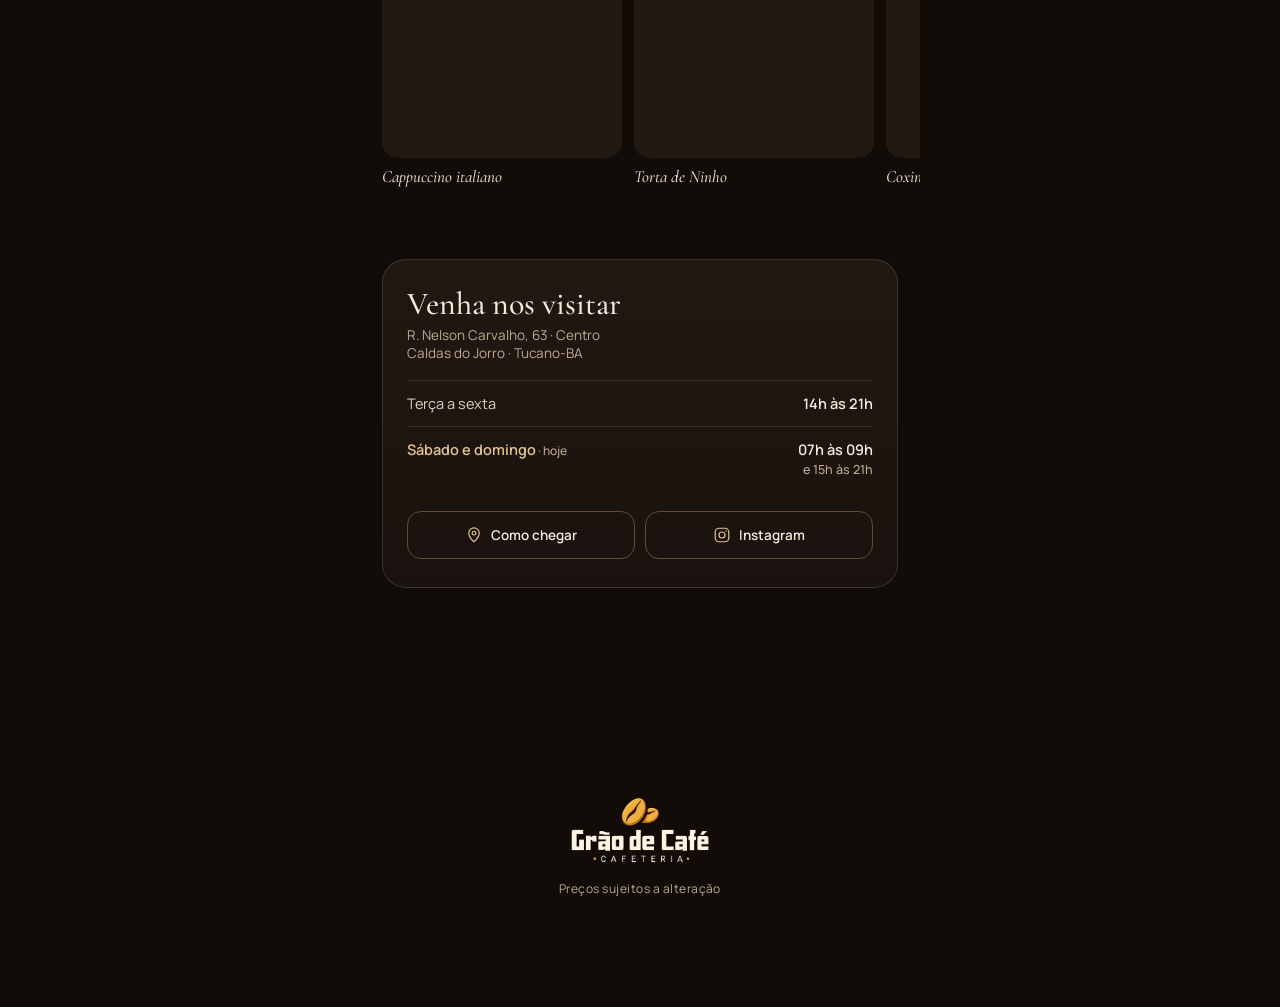
==== commit f0e12760: "UX: neon de aberto/fechado, abertura mais curta, cardápio sem repetições, barra do WhatsApp e endere" ====
--- a/index.html
+++ b/index.html
@@ -41,8 +41,8 @@
   "servesCuisine": ["Café especial", "Salgados", "Doces"],
   "priceRange": "R$",
   "hasMenu": "https://graodecafe.github.io/#cardapio",
-  "address": {"@type": "PostalAddress", "addressLocality": "Caldas do Jorro, Tucano", "addressRegion": "BA", "addressCountry": "BR"},
-  "geo": {"@type": "GeoCoordinates", "latitude": -11.0324262, "longitude": -38.7936618},
+  "address": {"@type": "PostalAddress", "streetAddress": "R. Nelson Carvalho, 63 - Centro", "addressLocality": "Caldas do Jorro, Tucano", "addressRegion": "BA", "addressCountry": "BR"},
+  "geo": {"@type": "GeoCoordinates", "latitude": -11.03243596218602, "longitude": -38.793304284844154},
   "hasMap": "https://www.google.com/maps/place/Gr%C3%A3o+de+Caf%C3%A9/@-11.0324262,-38.7936618,17z/data=!4m6!3m5!1s0x712250c48b92721:0xfb0fce51f45105e6!8m2!3d-11.0324262!4d-38.7936618!16s%2Fg%2F11shwst4rc?hl=pt-br",
   "sameAs": ["https://www.instagram.com/grao.decafecafeteria/"],
   "openingHoursSpecification": [
@@ -64,20 +64,19 @@
     <h1><img class="logo" src="img/logo.webp" alt="Grão de Café — Cafeteria" width="800" height="387"></h1>
     <p class="eyebrow">Caldas do Jorro · Tucano-BA</p>
     <p class="tag">A 1ª cafeteria de café especial da região</p>
-    <div class="status" id="status" role="status"><span class="dot" aria-hidden="true"></span><span id="statusTx">Confira nossos horários</span></div>
+    <div class="neon" id="status" role="status"><span class="neon-w" id="neonW">Bem-vindo</span><span class="neon-s" id="statusTx">Confira nossos horários</span></div>
     <nav class="actions" aria-label="Contato">
       <a class="act pri" href="https://wa.me/5575992180990?text=Ol%C3%A1%2C%20Gr%C3%A3o%20de%20Caf%C3%A9!%20%E2%98%95" target="_blank" rel="noopener noreferrer" aria-label="Falar no WhatsApp (abre em nova aba)"><svg viewBox="0 0 24 24" fill="currentColor" aria-hidden="true"><path d="M12.04 2C6.58 2 2.13 6.45 2.13 11.91c0 1.75.46 3.45 1.32 4.95L2.05 22l5.25-1.38a9.9 9.9 0 0 0 4.74 1.2h.01c5.46 0 9.91-4.45 9.91-9.91A9.86 9.86 0 0 0 12.04 2Zm0 18.15h-.01a8.2 8.2 0 0 1-4.19-1.15l-.3-.18-3.12.82.83-3.04-.2-.31a8.2 8.2 0 0 1-1.26-4.38c0-4.54 3.7-8.24 8.25-8.24a8.24 8.24 0 0 1 8.24 8.25c0 4.54-3.7 8.23-8.24 8.23Zm4.52-6.16c-.25-.12-1.47-.72-1.69-.81-.23-.08-.39-.12-.56.13-.16.24-.64.8-.78.97-.15.16-.29.18-.54.06-.25-.13-1.05-.39-1.99-1.23a7.4 7.4 0 0 1-1.38-1.72c-.14-.25-.01-.38.11-.5.11-.11.25-.29.37-.44.13-.14.17-.25.25-.41.08-.17.04-.31-.02-.44-.06-.12-.56-1.34-.76-1.84-.2-.48-.41-.42-.56-.42h-.48a.92.92 0 0 0-.66.31c-.23.25-.87.85-.87 2.07 0 1.22.89 2.4 1.01 2.56.13.17 1.75 2.67 4.23 3.74.59.26 1.05.41 1.41.52.59.19 1.13.16 1.56.1.47-.07 1.47-.6 1.67-1.18.21-.58.21-1.07.15-1.18-.06-.1-.23-.16-.48-.29Z"/></svg>WhatsApp</a>
-      <a class="act" href="https://www.google.com/maps/place/Gr%C3%A3o+de+Caf%C3%A9/@-11.0324262,-38.7936618,17z/data=!4m6!3m5!1s0x712250c48b92721:0xfb0fce51f45105e6!8m2!3d-11.0324262!4d-38.7936618!16s%2Fg%2F11shwst4rc?hl=pt-br" target="_blank" rel="noopener noreferrer" aria-label="Como chegar pelo Google Maps (abre em nova aba)"><svg viewBox="0 0 24 24" fill="none" stroke="currentColor" stroke-width="1.6" stroke-linecap="round" stroke-linejoin="round" aria-hidden="true"><path d="M12 21s-7-6.1-7-11.5a7 7 0 0 1 14 0C19 14.9 12 21 12 21Z"/><circle cx="12" cy="9.5" r="2.5"/></svg>Como chegar</a>
+      <a class="act" href="https://www.google.com/maps/dir/?api=1&amp;destination=-11.03243596218602%2C-38.793304284844154" target="_blank" rel="noopener noreferrer" aria-label="Como chegar pelo Google Maps (abre em nova aba)"><svg viewBox="0 0 24 24" fill="none" stroke="currentColor" stroke-width="1.6" stroke-linecap="round" stroke-linejoin="round" aria-hidden="true"><path d="M12 21s-7-6.1-7-11.5a7 7 0 0 1 14 0C19 14.9 12 21 12 21Z"/><circle cx="12" cy="9.5" r="2.5"/></svg>Como chegar</a>
       <a class="act" href="https://www.instagram.com/grao.decafecafeteria/" target="_blank" rel="noopener noreferrer" aria-label="Instagram @grao.decafecafeteria (abre em nova aba)"><svg viewBox="0 0 24 24" fill="none" stroke="currentColor" stroke-width="1.6" aria-hidden="true"><rect x="3" y="3" width="18" height="18" rx="5"/><circle cx="12" cy="12" r="4"/><circle cx="17.5" cy="6.5" r="1" fill="currentColor" stroke="none"/></svg>Instagram</a>
     </nav>
-    <a class="cue" href="#cardapio">Cardápio<i aria-hidden="true"></i></a>
   </div>
 </header>
 
 <nav class="nav" aria-label="Categorias do cardápio"><div class="nav-in" id="chips"></div></nav>
 
 <main class="in" id="cardapio" tabindex="-1">
-  <div class="menu-intro rv">
+  <div class="menu-intro">
     <p class="k">Desfrute do melhor café, aqui</p>
     <h2>Cardápio</h2>
     <p>Cafés especiais, gelados, salgados e doces da casa</p>
@@ -86,20 +85,20 @@
   <div id="secoes"></div>
   <noscript><p class="nojs">Para ver o cardápio, ative o JavaScript ou fale com a gente pelo WhatsApp: <a href="https://wa.me/5575992180990?text=Ol%C3%A1%2C%20Gr%C3%A3o%20de%20Caf%C3%A9!%20%E2%98%95">(75) 99218-0990</a></p></noscript>
 
-  <section class="gal rv" aria-labelledby="t-gal">
+  <section class="gal" aria-labelledby="t-gal">
     <div class="gal-h"><h2 id="t-gal">Da nossa vitrine</h2><span aria-hidden="true">deslize →</span></div>
     <div class="strip" id="vitrine" tabindex="0" aria-label="Fotos de produtos — role para o lado"></div>
   </section>
 
-  <section class="visit rv" id="visite" aria-labelledby="t-vis">
+  <section class="visit" id="visite" aria-labelledby="t-vis">
     <h2 id="t-vis">Venha nos visitar</h2>
-    <p class="sub">Caldas do Jorro · Tucano-BA</p>
+    <p class="sub">R. Nelson Carvalho, 63 · Centro<br>Caldas do Jorro · Tucano-BA</p>
     <div class="hrs">
       <div class="row" data-days="2,3,4,5"><span class="d">Terça a sexta</span><span class="h">14h às 21h</span></div>
       <div class="row" data-days="6,0"><span class="d">Sábado e domingo</span><span class="h">07h às 09h<small>e 15h às 21h</small></span></div>
     </div>
     <div class="visit-btns">
-      <a class="vb" href="https://www.google.com/maps/place/Gr%C3%A3o+de+Caf%C3%A9/@-11.0324262,-38.7936618,17z/data=!4m6!3m5!1s0x712250c48b92721:0xfb0fce51f45105e6!8m2!3d-11.0324262!4d-38.7936618!16s%2Fg%2F11shwst4rc?hl=pt-br" target="_blank" rel="noopener noreferrer"><svg viewBox="0 0 24 24" fill="none" stroke="currentColor" stroke-width="1.6" stroke-linecap="round" stroke-linejoin="round" aria-hidden="true"><path d="M12 21s-7-6.1-7-11.5a7 7 0 0 1 14 0C19 14.9 12 21 12 21Z"/><circle cx="12" cy="9.5" r="2.5"/></svg>Como chegar</a>
+      <a class="vb" href="https://www.google.com/maps/dir/?api=1&amp;destination=-11.03243596218602%2C-38.793304284844154" target="_blank" rel="noopener noreferrer"><svg viewBox="0 0 24 24" fill="none" stroke="currentColor" stroke-width="1.6" stroke-linecap="round" stroke-linejoin="round" aria-hidden="true"><path d="M12 21s-7-6.1-7-11.5a7 7 0 0 1 14 0C19 14.9 12 21 12 21Z"/><circle cx="12" cy="9.5" r="2.5"/></svg>Como chegar</a>
       <a class="vb" href="https://www.instagram.com/grao.decafecafeteria/" target="_blank" rel="noopener noreferrer"><svg viewBox="0 0 24 24" fill="none" stroke="currentColor" stroke-width="1.6" aria-hidden="true"><rect x="3" y="3" width="18" height="18" rx="5"/><circle cx="12" cy="12" r="4"/><circle cx="17.5" cy="6.5" r="1" fill="currentColor" stroke="none"/></svg>Instagram</a>
     </div>
   </section>
@@ -112,6 +111,6 @@
   <p class="fine">Preços sujeitos a alteração</p>
 </footer>
 
-<a class="fab" id="fab" href="https://wa.me/5575992180990?text=Ol%C3%A1%2C%20Gr%C3%A3o%20de%20Caf%C3%A9!%20%E2%98%95" target="_blank" rel="noopener noreferrer" tabindex="-1"><svg viewBox="0 0 24 24" fill="currentColor" aria-hidden="true"><path d="M12.04 2C6.58 2 2.13 6.45 2.13 11.91c0 1.75.46 3.45 1.32 4.95L2.05 22l5.25-1.38a9.9 9.9 0 0 0 4.74 1.2h.01c5.46 0 9.91-4.45 9.91-9.91A9.86 9.86 0 0 0 12.04 2Zm0 18.15h-.01a8.2 8.2 0 0 1-4.19-1.15l-.3-.18-3.12.82.83-3.04-.2-.31a8.2 8.2 0 0 1-1.26-4.38c0-4.54 3.7-8.24 8.25-8.24a8.24 8.24 0 0 1 8.24 8.25c0 4.54-3.7 8.23-8.24 8.23Zm4.52-6.16c-.25-.12-1.47-.72-1.69-.81-.23-.08-.39-.12-.56.13-.16.24-.64.8-.78.97-.15.16-.29.18-.54.06-.25-.13-1.05-.39-1.99-1.23a7.4 7.4 0 0 1-1.38-1.72c-.14-.25-.01-.38.11-.5.11-.11.25-.29.37-.44.13-.14.17-.25.25-.41.08-.17.04-.31-.02-.44-.06-.12-.56-1.34-.76-1.84-.2-.48-.41-.42-.56-.42h-.48a.92.92 0 0 0-.66.31c-.23.25-.87.85-.87 2.07 0 1.22.89 2.4 1.01 2.56.13.17 1.75 2.67 4.23 3.74.59.26 1.05.41 1.41.52.59.19 1.13.16 1.56.1.47-.07 1.47-.6 1.67-1.18.21-.58.21-1.07.15-1.18-.06-.1-.23-.16-.48-.29Z"/></svg>Pedir no WhatsApp</a>
+<div class="bar" id="fab"><a class="bar-btn" href="https://wa.me/5575992180990?text=Ol%C3%A1%2C%20Gr%C3%A3o%20de%20Caf%C3%A9!%20%E2%98%95" target="_blank" rel="noopener noreferrer" tabindex="-1"><svg viewBox="0 0 24 24" fill="currentColor" aria-hidden="true"><path d="M12.04 2C6.58 2 2.13 6.45 2.13 11.91c0 1.75.46 3.45 1.32 4.95L2.05 22l5.25-1.38a9.9 9.9 0 0 0 4.74 1.2h.01c5.46 0 9.91-4.45 9.91-9.91A9.86 9.86 0 0 0 12.04 2Zm0 18.15h-.01a8.2 8.2 0 0 1-4.19-1.15l-.3-.18-3.12.82.83-3.04-.2-.31a8.2 8.2 0 0 1-1.26-4.38c0-4.54 3.7-8.24 8.25-8.24a8.24 8.24 0 0 1 8.24 8.25c0 4.54-3.7 8.23-8.24 8.23Zm4.52-6.16c-.25-.12-1.47-.72-1.69-.81-.23-.08-.39-.12-.56.13-.16.24-.64.8-.78.97-.15.16-.29.18-.54.06-.25-.13-1.05-.39-1.99-1.23a7.4 7.4 0 0 1-1.38-1.72c-.14-.25-.01-.38.11-.5.11-.11.25-.29.37-.44.13-.14.17-.25.25-.41.08-.17.04-.31-.02-.44-.06-.12-.56-1.34-.76-1.84-.2-.48-.41-.42-.56-.42h-.48a.92.92 0 0 0-.66.31c-.23.25-.87.85-.87 2.07 0 1.22.89 2.4 1.01 2.56.13.17 1.75 2.67 4.23 3.74.59.26 1.05.41 1.41.52.59.19 1.13.16 1.56.1.47-.07 1.47-.6 1.67-1.18.21-.58.21-1.07.15-1.18-.06-.1-.23-.16-.48-.29Z"/></svg>Falar no WhatsApp</a></div>
 </body>
 </html>
--- a/css/style.css
+++ b/css/style.css
@@ -33,15 +33,16 @@
 .skip:focus{top:12px}
 
 /* ---------- HERO ---------- */
-.hero{position:relative;min-height:min(92svh,780px);display:flex;align-items:flex-end;isolation:isolate;overflow:hidden}
+.hero{position:relative;height:min(76svh,640px);min-height:560px;display:flex;isolation:isolate;overflow:hidden}
 .hero-bg{position:absolute;inset:0;z-index:-2}
 .hero-bg img{width:100%;height:100%;object-fit:cover;object-position:50% 40%;transform:scale(1.06);animation:kb 18s ease-out forwards}
 @keyframes kb{to{transform:scale(1)}}
 .hero::after{content:"";position:absolute;inset:0;z-index:-1;
-  background:linear-gradient(180deg,rgba(18,12,9,.55) 0%,rgba(18,12,9,.25) 28%,rgba(18,12,9,.84) 62%,var(--ink) 100%)}
-.hero .in{width:100%;padding-bottom:34px;text-align:center}
-.logo{width:min(230px,62%);height:auto;filter:drop-shadow(0 10px 30px rgba(0,0,0,.55))}
-.eyebrow{display:flex;align-items:center;justify-content:center;gap:12px;margin-top:22px;white-space:nowrap;
+  background:linear-gradient(180deg,rgba(18,12,9,.88) 0%,rgba(18,12,9,.35) 24%,rgba(18,12,9,.08) 40%,rgba(18,12,9,.55) 58%,rgba(18,12,9,.92) 74%,var(--ink) 100%)}
+.hero .in{width:100%;display:flex;flex-direction:column;align-items:center;padding-top:calc(18px + env(safe-area-inset-top));padding-bottom:26px;text-align:center}
+.hero h1{margin-bottom:auto}
+.logo{width:min(150px,42%);height:auto;filter:drop-shadow(0 6px 18px rgba(0,0,0,.6))}
+.eyebrow{display:flex;align-items:center;justify-content:center;gap:12px;margin-top:0;white-space:nowrap;
   font-size:11px;font-weight:600;letter-spacing:.24em;text-transform:uppercase;color:var(--brass2)}
 .eyebrow::before,.eyebrow::after{content:"";width:28px;height:1px;background:var(--line2)}
 .tag{font-family:var(--serif);font-style:italic;font-weight:500;line-height:1.15;margin-top:10px;
@@ -53,8 +54,8 @@
 .status.closed .dot{background:var(--no)}
 @keyframes pulse{0%{box-shadow:0 0 0 0 rgba(143,209,154,.55)}70%{box-shadow:0 0 0 8px rgba(143,209,154,0)}100%{box-shadow:0 0 0 0 rgba(143,209,154,0)}}
 
-.actions{display:grid;grid-template-columns:repeat(3,1fr);gap:10px;margin-top:24px}
-.act{display:flex;flex-direction:column;align-items:center;gap:7px;padding:14px 6px 12px;border-radius:16px;text-decoration:none;min-height:72px;
+.actions{display:grid;grid-template-columns:repeat(3,1fr);gap:10px;margin-top:18px;width:100%}
+.act{display:flex;flex-direction:column;align-items:center;gap:6px;padding:12px 6px 10px;border-radius:16px;text-decoration:none;min-height:64px;
   background:rgba(34,24,18,.75);border:1px solid var(--line);backdrop-filter:blur(10px);-webkit-backdrop-filter:blur(10px);
   font-size:12.5px;font-weight:600;letter-spacing:.02em;transition:transform .15s,border-color .2s}
 .act svg{width:22px;height:22px;color:var(--brass2)}
@@ -77,12 +78,12 @@
 .nav a:focus-visible{outline-offset:-4px}
 
 /* ---------- CARDÁPIO ---------- */
-.menu-intro{text-align:center;padding:54px 0 6px}
+.menu-intro{text-align:center;padding:34px 0 0}
 .menu-intro .k{font-size:11px;font-weight:600;letter-spacing:.3em;text-transform:uppercase;color:var(--brass2)}
 .menu-intro h2{font-family:var(--serif);font-weight:500;font-size:46px;line-height:1;margin-top:8px}
 .menu-intro p{color:var(--muted);font-size:14px;margin-top:10px}
 
-.cat{padding:46px 0 6px}
+.cat{padding:40px 0 6px}
 .cat-h{display:flex;align-items:baseline;gap:14px;padding-bottom:14px;border-bottom:1px solid var(--line2)}
 .cat-n{font-family:var(--serif);font-style:italic;font-size:18px;color:var(--brass2)}
 .cat-h h2{font-family:var(--serif);font-weight:600;font-size:34px;line-height:1}
@@ -144,13 +145,15 @@
 .fine{position:relative;font-size:12px;color:var(--muted);margin-top:14px;letter-spacing:.04em}
 
 /* ---------- WhatsApp flutuante ---------- */
-.fab{position:fixed;right:18px;bottom:calc(18px + env(safe-area-inset-bottom));z-index:30;display:flex;align-items:center;gap:8px;
-  padding:13px 18px 13px 15px;border-radius:99px;text-decoration:none;font-size:13.5px;font-weight:700;color:#1d130c;
-  background:linear-gradient(160deg,var(--brass2),var(--brass));box-shadow:0 12px 30px rgba(0,0,0,.45);
-  transform:translateY(120px);opacity:0;visibility:hidden;transition:transform .35s ease,opacity .35s ease,visibility .35s}
-.fab svg{width:20px;height:20px}
-.fab.show{transform:none;opacity:1;visibility:visible}
-.fab:focus-visible{outline-color:var(--cream)}
+.bar{position:fixed;left:0;right:0;bottom:0;z-index:30;padding:10px 16px calc(10px + env(safe-area-inset-bottom));
+  background:linear-gradient(180deg,rgba(18,12,9,0),rgba(18,12,9,.92) 35%);
+  transform:translateY(110%);visibility:hidden;transition:transform .35s ease,visibility .35s}
+.bar.show{transform:none;visibility:visible}
+.bar-btn{display:flex;align-items:center;justify-content:center;gap:9px;max-width:516px;margin:0 auto;padding:13px 18px;border-radius:14px;
+  text-decoration:none;font-size:14px;font-weight:700;color:#1d130c;background:linear-gradient(160deg,var(--brass2),var(--brass));box-shadow:0 10px 26px rgba(0,0,0,.4)}
+.bar-btn svg{width:19px;height:19px}
+.bar-btn:focus-visible{outline-color:var(--cream)}
+main.in{padding-bottom:20px}
 
 /* aviso sem JavaScript */
 .nojs{margin:40px 0;padding:20px;border:1px solid var(--line2);border-radius:16px;text-align:center;color:var(--cream2)}
@@ -165,3 +168,33 @@
 .nf{min-height:100svh;display:flex;flex-direction:column;align-items:center;justify-content:center;text-align:center;gap:6px}
 .nf .cta{font-size:44px;margin-top:22px}
 .nf-btn{margin-top:22px;padding:13px 22px}
+
+/* ---------- Neon de aberto / fechado ---------- */
+.neon{display:flex;flex-direction:column;align-items:center;gap:6px;margin-top:14px}
+.neon-w{font-family:var(--serif);font-style:italic;font-weight:600;font-size:27px;line-height:1;letter-spacing:.01em;
+  padding:6px 20px 8px;border-radius:14px;border:1.5px solid rgba(244,234,217,.2);color:rgba(244,234,217,.42);transition:color .4s,border-color .4s,text-shadow .4s,box-shadow .4s}
+.neon-s{font-size:12.5px;font-weight:500;letter-spacing:.04em;color:var(--cream2)}
+.neon.on .neon-w{color:#fff4de;border-color:#ffd59a;
+  text-shadow:0 0 2px #fff4de,0 0 8px #ffc46b,0 0 18px #ff9f2e,0 0 34px rgba(255,140,30,.55);
+  box-shadow:0 0 6px rgba(255,196,107,.7),0 0 18px rgba(255,159,46,.45),inset 0 0 10px rgba(255,159,46,.35)}
+.neon.off .neon-w{color:rgba(244,234,217,.38);border-color:rgba(244,234,217,.18);text-shadow:none;box-shadow:none}
+.neon.on.ignite .neon-w{animation:ignite 1.6s ease-out 1}
+@keyframes ignite{0%,8%{opacity:.25;text-shadow:none;box-shadow:none}10%{opacity:1}14%{opacity:.3}20%{opacity:1}24%{opacity:.5}30%,100%{opacity:1}}
+
+/* ---------- itens com tamanhos / sabores ---------- */
+.it.multi{align-items:flex-start}
+.it.multi .it-dots{align-self:flex-start;transform:none;margin-top:14px}
+.it-ops{display:grid;grid-template-columns:auto auto;column-gap:10px;row-gap:8px;align-items:baseline;flex:none}
+.op{display:contents}
+.op-n{text-align:right}
+.it-ops .it-p{text-align:right}
+.op-n{font-size:12.5px;font-weight:500;color:var(--muted);white-space:nowrap}
+
+/* ---------- degradê indicando mais categorias ---------- */
+.nav::before,.nav::after{content:"";position:absolute;top:0;bottom:1px;width:44px;pointer-events:none;opacity:0;transition:opacity .25s;z-index:1}
+.nav::before{left:max(0px,calc(50% - 280px));background:linear-gradient(90deg,rgba(18,12,9,.96),rgba(18,12,9,0))}
+.nav::after{right:max(0px,calc(50% - 280px));background:linear-gradient(270deg,rgba(18,12,9,.96),rgba(18,12,9,0))}
+.nav.more-l::before,.nav.more-r::after{opacity:1}
+
+/* telas largas: a logo impressa na xícara fica acima da frase */
+@media (min-aspect-ratio: 4/5){ .hero-bg img{object-position:50% 60%} }
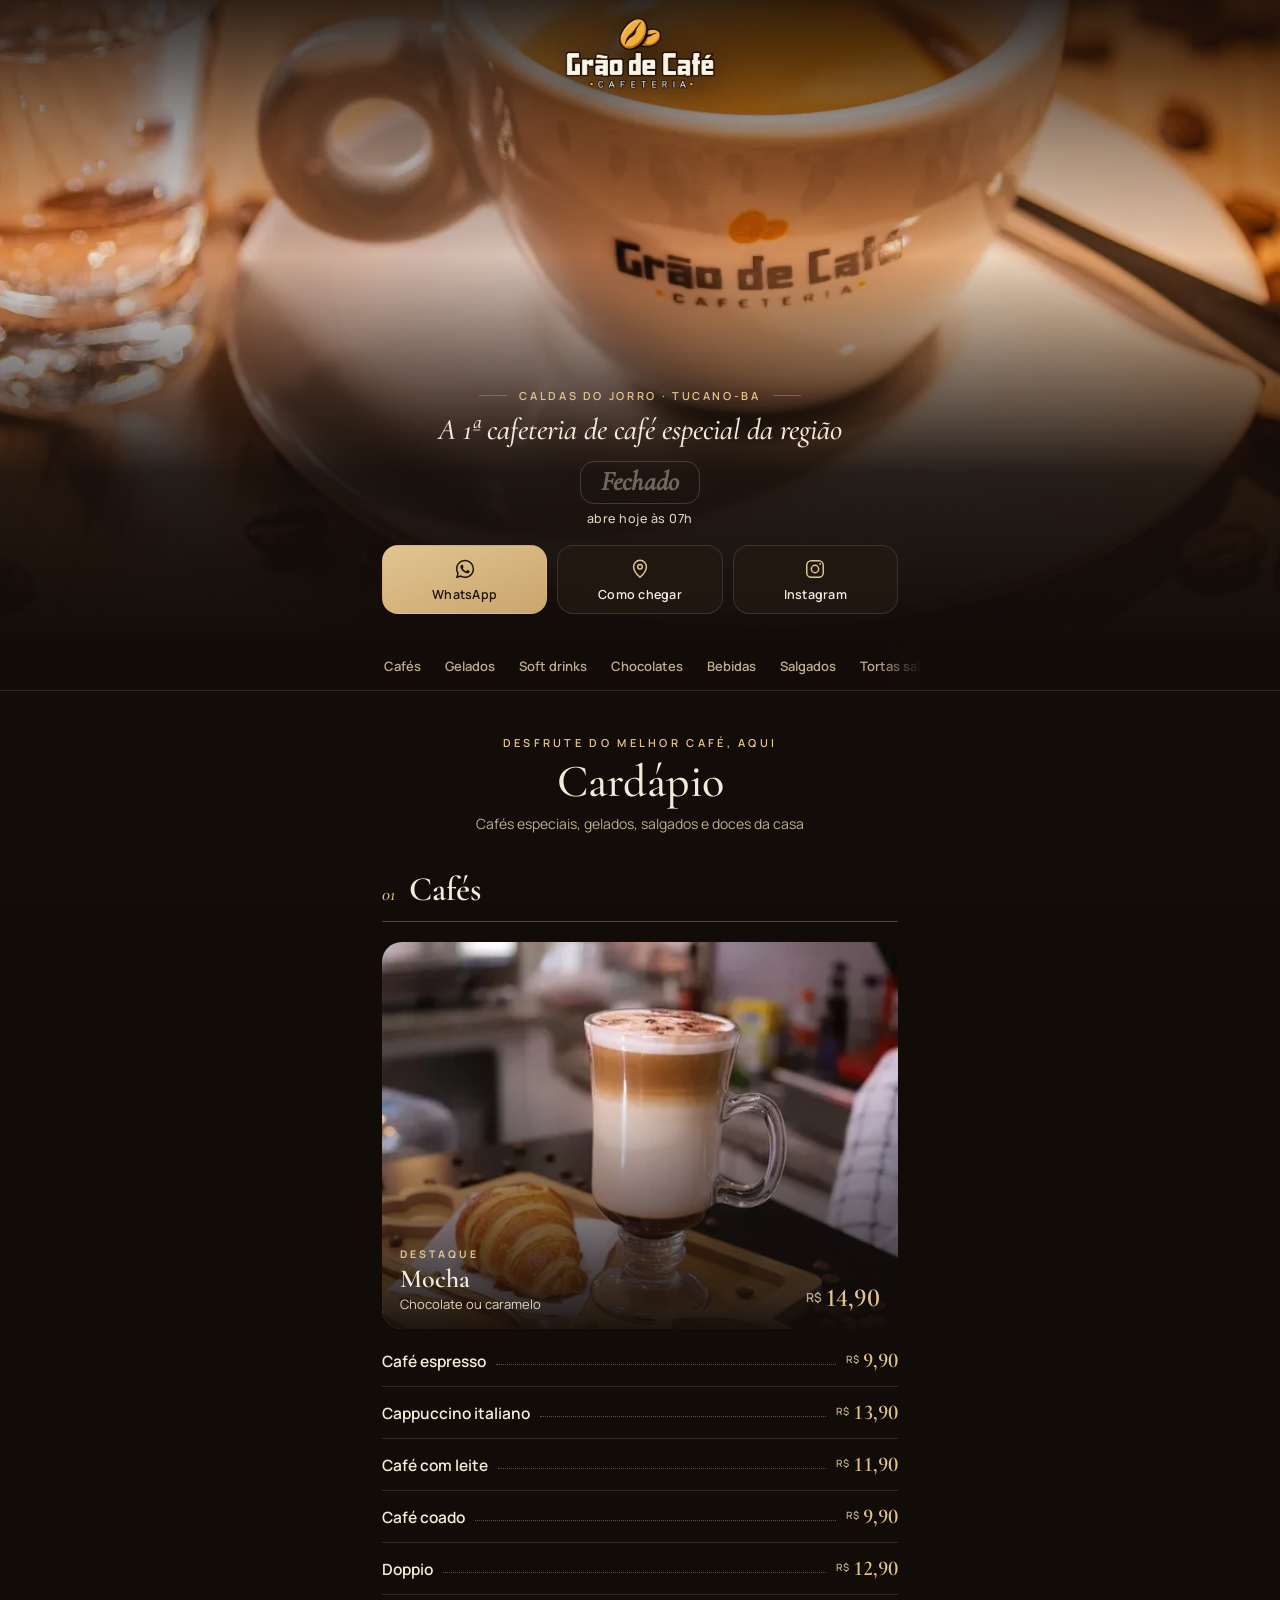
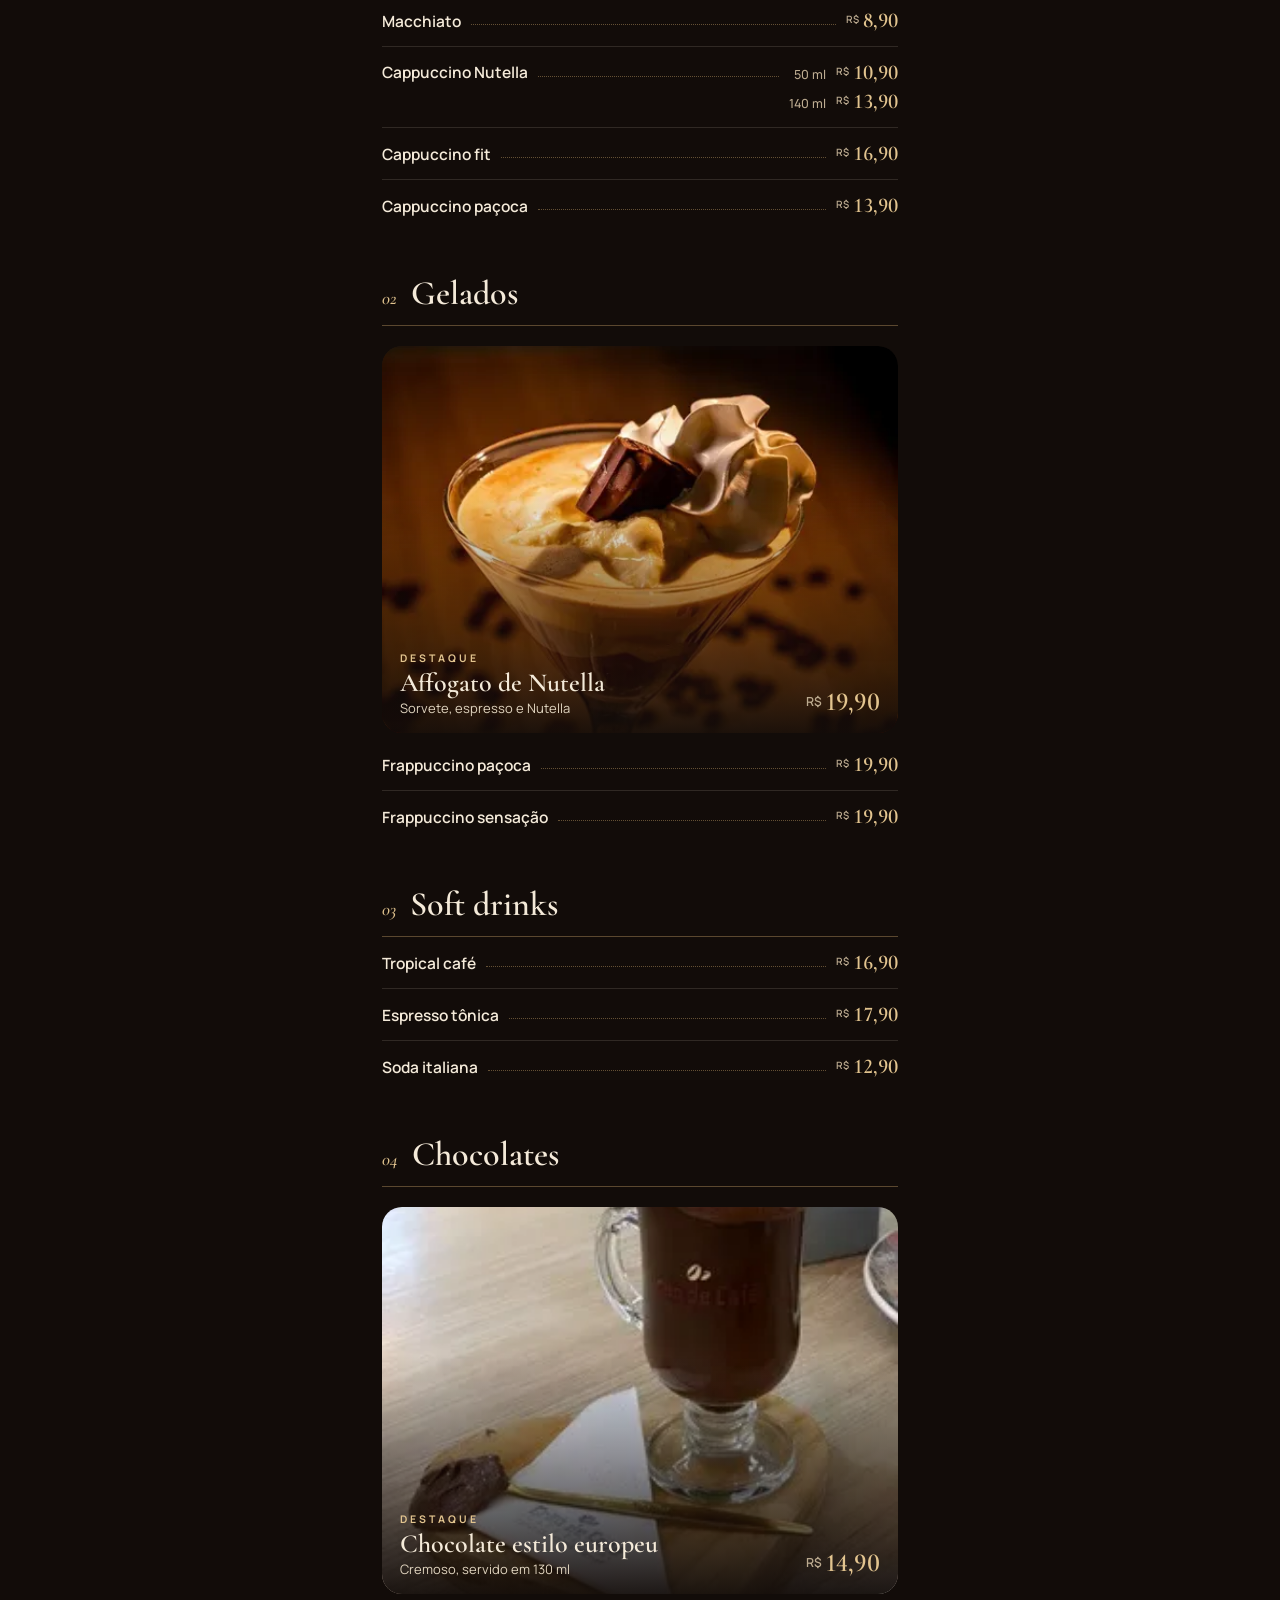
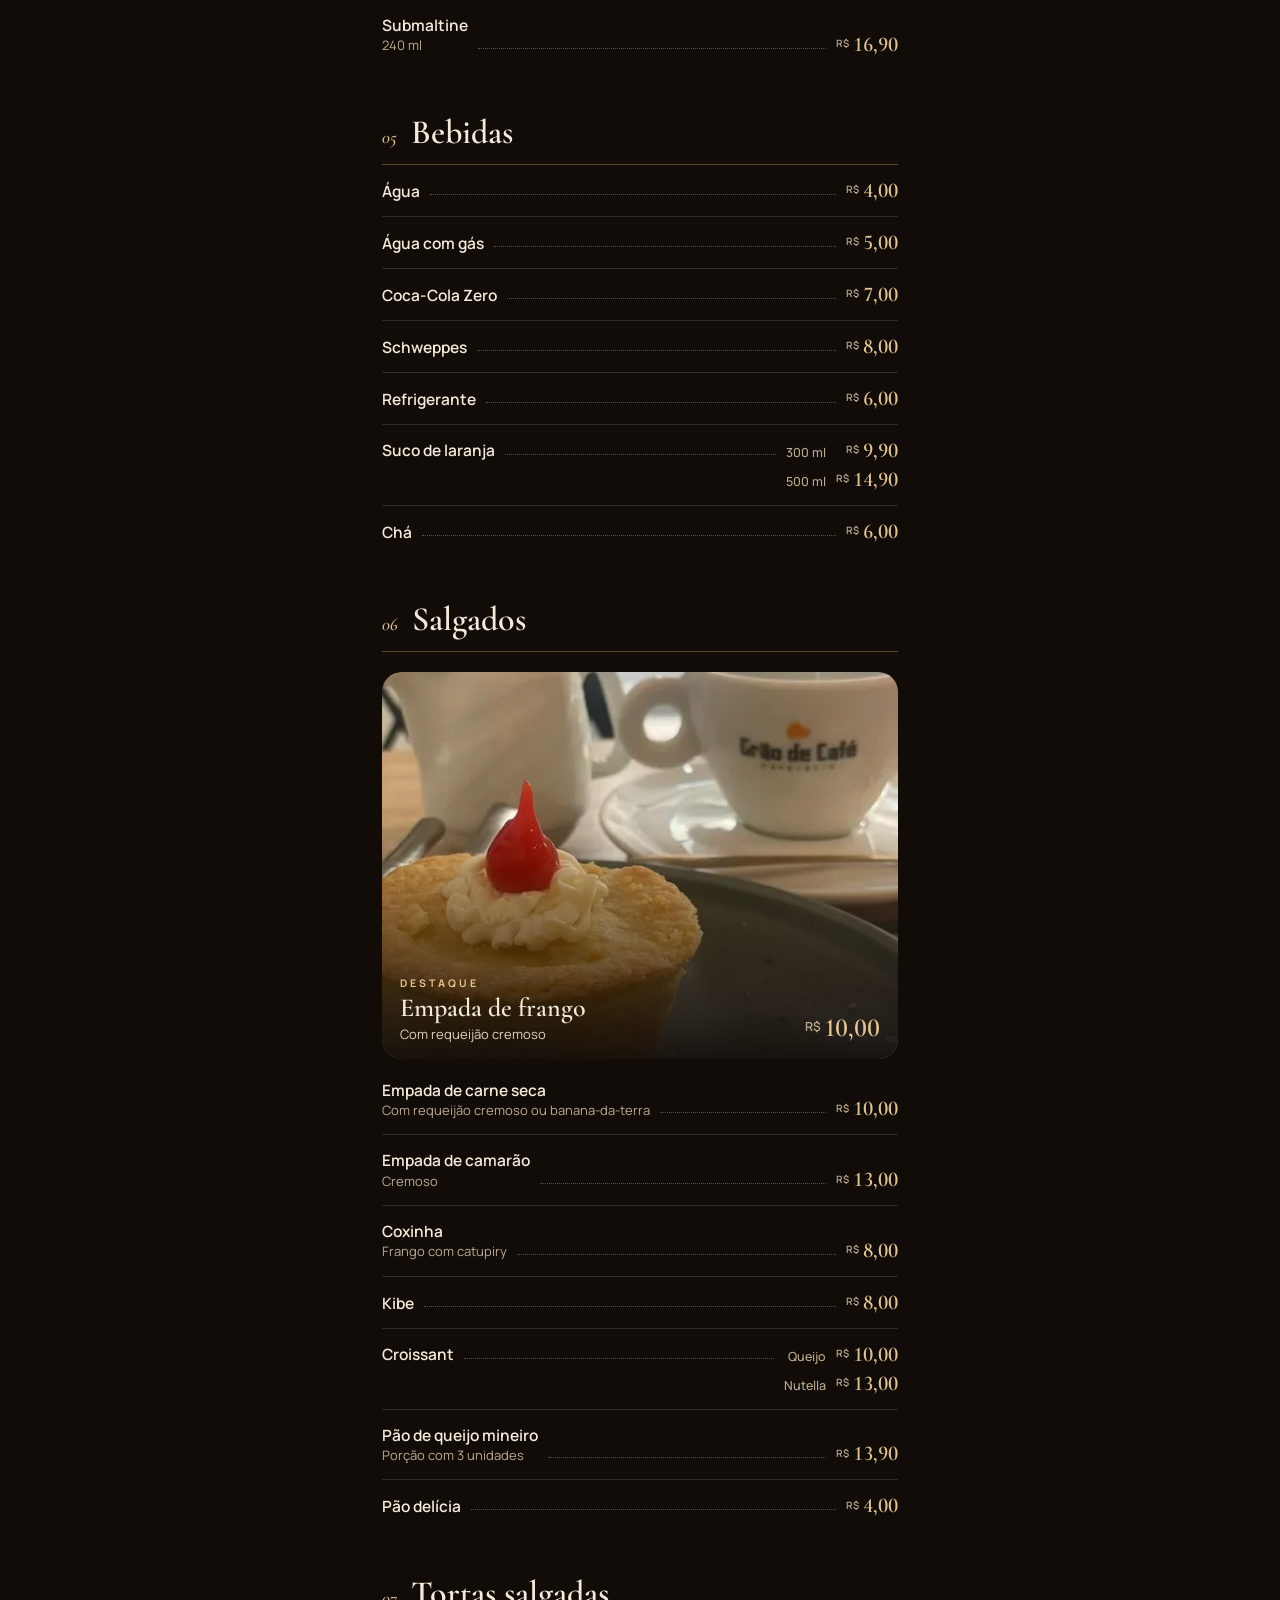
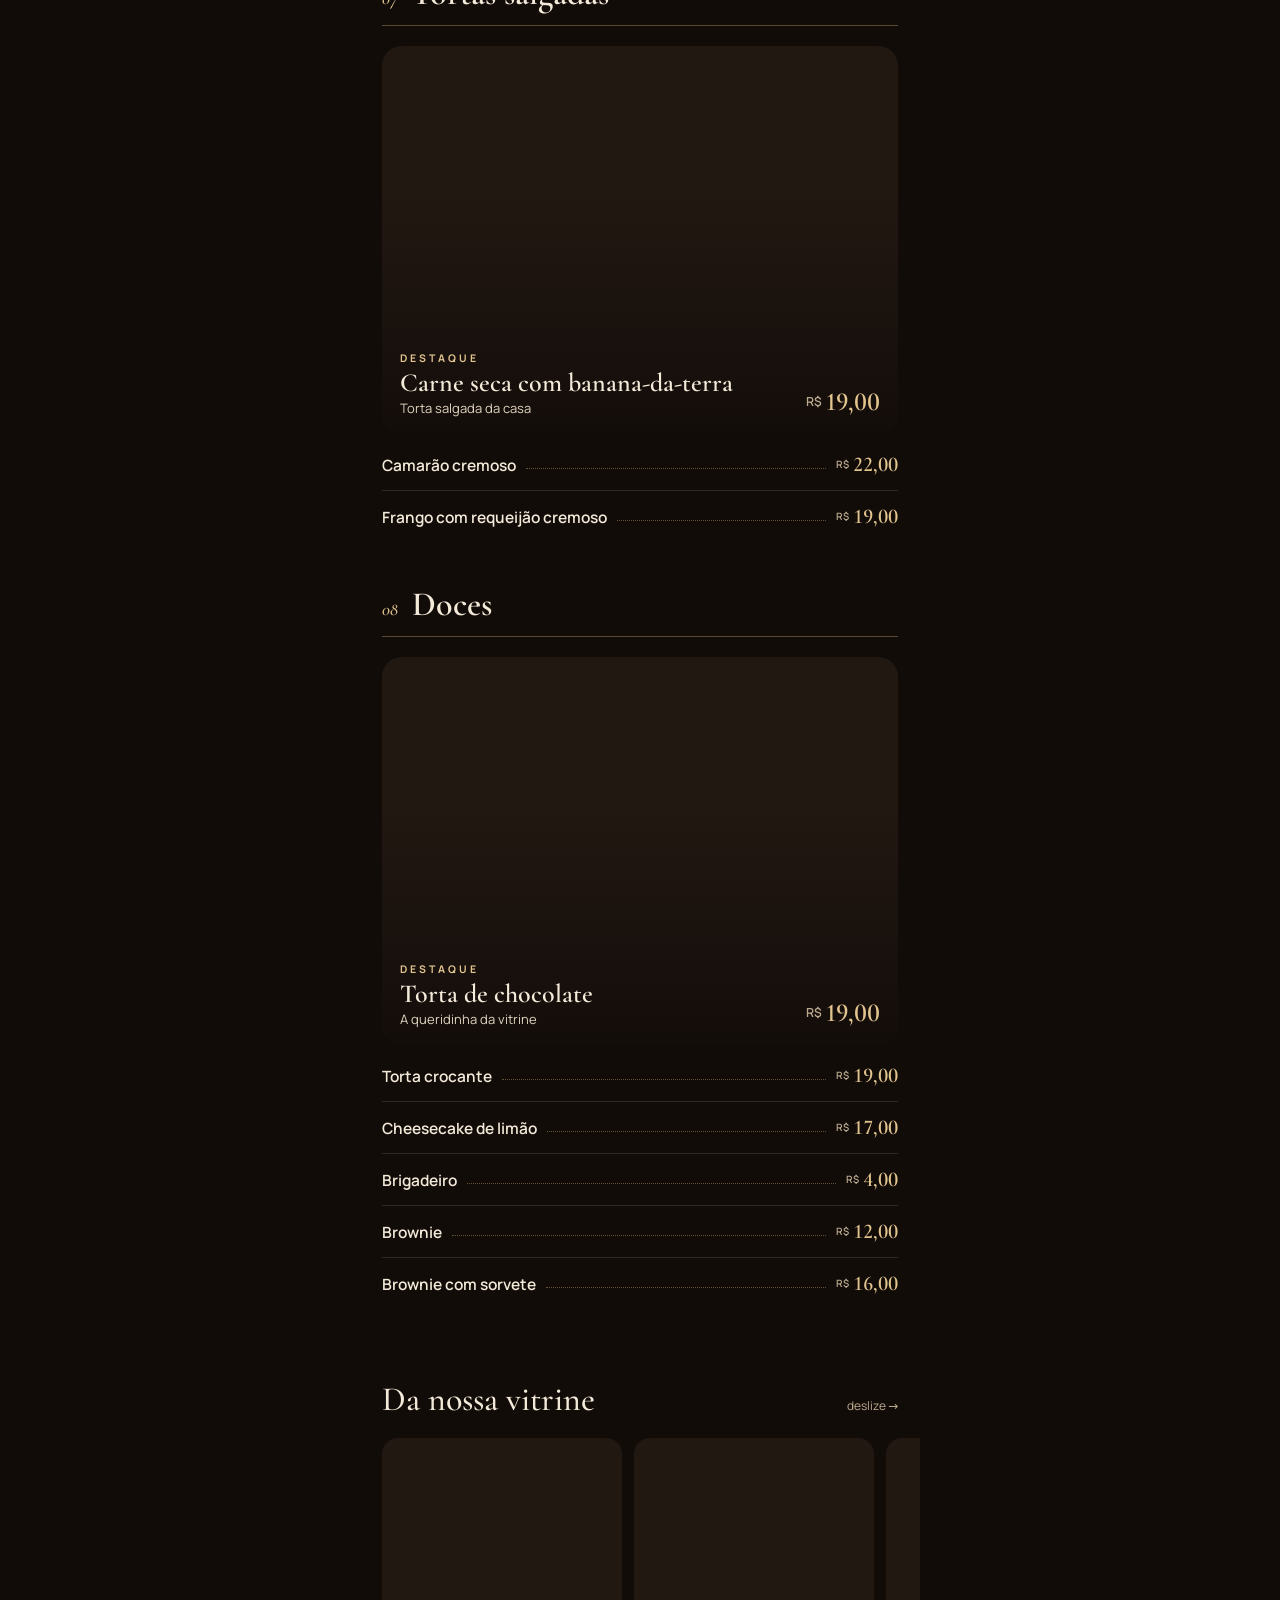
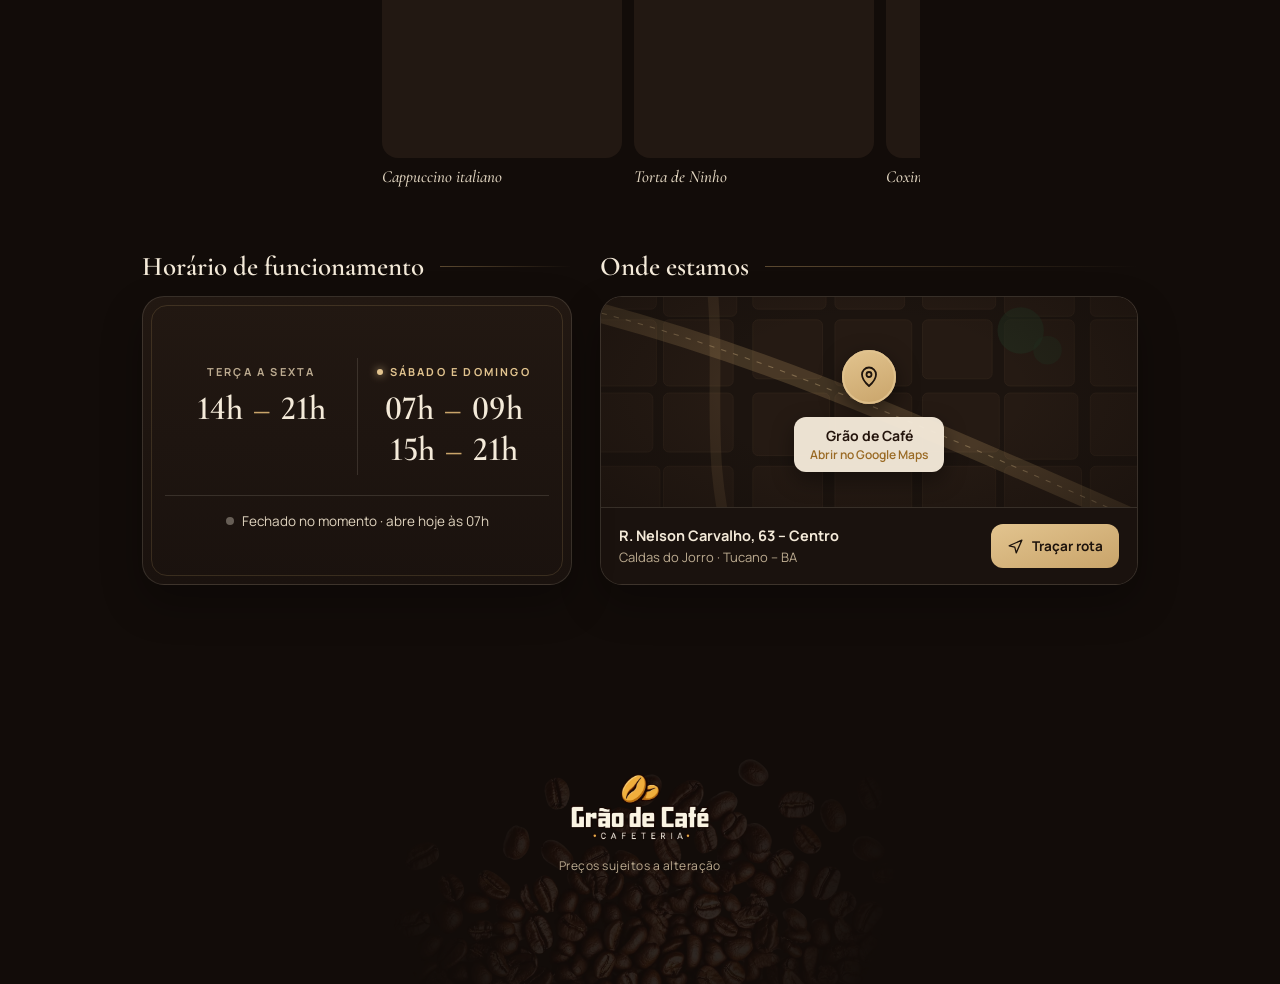
==== commit 8d6ca69c: "Seção de horário e mapa (Onde estamos) com rota no Google Maps Co-Authored-By: Claude Opus 5.5 <nore" ====
--- a/index.html
+++ b/index.html
@@ -90,19 +90,49 @@
     <div class="strip" id="vitrine" tabindex="0" aria-label="Fotos de produtos — role para o lado"></div>
   </section>
 
-  <section class="visit" id="visite" aria-labelledby="t-vis">
-    <h2 id="t-vis">Venha nos visitar</h2>
-    <p class="sub">R. Nelson Carvalho, 63 · Centro<br>Caldas do Jorro · Tucano-BA</p>
-    <div class="hrs">
-      <div class="row" data-days="2,3,4,5"><span class="d">Terça a sexta</span><span class="h">14h às 21h</span></div>
-      <div class="row" data-days="6,0"><span class="d">Sábado e domingo</span><span class="h">07h às 09h<small>e 15h às 21h</small></span></div>
+</main>
+
+<section class="visit-wrap" id="visite" aria-label="Horário e localização">
+  <div class="vcol">
+    <h2 class="vh">Horário de funcionamento</h2>
+    <div class="vcard hours">
+      <div class="hcols">
+        <div class="hcol" data-days="2,3,4,5">
+          <p class="hk">Terça a sexta</p>
+          <p class="ht">14h <i>–</i> 21h</p>
+        </div>
+        <div class="hcol" data-days="6,0">
+          <p class="hk">Sábado e domingo</p>
+          <p class="ht">07h <i>–</i> 09h</p>
+          <p class="ht">15h <i>–</i> 21h</p>
+        </div>
+      </div>
+      <p class="hstat" id="hstat"><span class="hdot" aria-hidden="true"></span><span id="hstatTx">Confira nossos horários</span></p>
     </div>
-    <div class="visit-btns">
-      <a class="vb" href="https://www.google.com/maps/dir/?api=1&amp;destination=-11.03243596218602%2C-38.793304284844154" target="_blank" rel="noopener noreferrer"><svg viewBox="0 0 24 24" fill="none" stroke="currentColor" stroke-width="1.6" stroke-linecap="round" stroke-linejoin="round" aria-hidden="true"><path d="M12 21s-7-6.1-7-11.5a7 7 0 0 1 14 0C19 14.9 12 21 12 21Z"/><circle cx="12" cy="9.5" r="2.5"/></svg>Como chegar</a>
-      <a class="vb" href="https://www.instagram.com/grao.decafecafeteria/" target="_blank" rel="noopener noreferrer"><svg viewBox="0 0 24 24" fill="none" stroke="currentColor" stroke-width="1.6" aria-hidden="true"><rect x="3" y="3" width="18" height="18" rx="5"/><circle cx="12" cy="12" r="4"/><circle cx="17.5" cy="6.5" r="1" fill="currentColor" stroke="none"/></svg>Instagram</a>
+  </div>
+  <div class="vcol">
+    <h2 class="vh">Onde estamos</h2>
+    <div class="vcard place">
+      <a class="map" href="https://www.google.com/maps/search/?api=1&amp;query=-11.03243596218602%2C-38.793304284844154" target="_blank" rel="noopener noreferrer" aria-label="Ver a Grão de Café no Google Maps (abre em nova aba)">
+        <svg class="map-art" viewBox="0 0 600 300" preserveAspectRatio="xMidYMid slice" aria-hidden="true" focusable="false">
+        <rect width="600" height="300" fill="#1c140f"/>
+        <g fill="#251a13" stroke="#2f2219" stroke-width="1"><rect x="-20" y="-20" width="82" height="66" rx="6"/><rect x="-20" y="58" width="82" height="74" rx="6"/><rect x="-20" y="140" width="78" height="66" rx="6"/><rect x="-20" y="222" width="86" height="66" rx="6"/><rect x="70" y="-20" width="82" height="74" rx="6"/><rect x="70" y="58" width="78" height="74" rx="6"/><rect x="70" y="140" width="78" height="66" rx="6"/><rect x="70" y="222" width="78" height="70" rx="6"/><rect x="170" y="-20" width="82" height="66" rx="6"/><rect x="170" y="58" width="78" height="66" rx="6"/><rect x="170" y="140" width="86" height="70" rx="6"/><rect x="170" y="222" width="78" height="74" rx="6"/><rect x="262" y="-20" width="78" height="66" rx="6"/><rect x="262" y="58" width="86" height="74" rx="6"/><rect x="262" y="140" width="86" height="66" rx="6"/><rect x="262" y="222" width="86" height="74" rx="6"/><rect x="360" y="-20" width="82" height="66" rx="6"/><rect x="360" y="58" width="78" height="66" rx="6"/><rect x="360" y="140" width="86" height="66" rx="6"/><rect x="360" y="222" width="82" height="70" rx="6"/><rect x="452" y="-20" width="78" height="74" rx="6"/><rect x="452" y="58" width="78" height="74" rx="6"/><rect x="452" y="140" width="82" height="74" rx="6"/><rect x="452" y="222" width="86" height="66" rx="6"/><rect x="548" y="-20" width="78" height="74" rx="6"/><rect x="548" y="58" width="86" height="74" rx="6"/><rect x="548" y="140" width="78" height="70" rx="6"/><rect x="548" y="222" width="78" height="74" rx="6"/></g>
+        <path d="M-40 40 C 160 90, 300 150, 640 300" fill="none" stroke="#c9a46a" stroke-opacity=".22" stroke-width="22" stroke-linecap="round"/>
+        <path d="M-40 40 C 160 90, 300 150, 640 300" fill="none" stroke="#e2c48f" stroke-opacity=".35" stroke-width="1.2" stroke-dasharray="6 8"/>
+        <path d="M120 -20 C 140 120, 110 200, 150 330" fill="none" stroke="#c9a46a" stroke-opacity=".12" stroke-width="12"/>
+        <circle cx="470" cy="70" r="26" fill="#22301f" fill-opacity=".55"/>
+        <circle cx="500" cy="92" r="16" fill="#22301f" fill-opacity=".45"/>
+      </svg>
+        <span class="pin" aria-hidden="true"><svg viewBox="0 0 24 24" fill="none" stroke="currentColor" stroke-width="1.8" stroke-linecap="round" stroke-linejoin="round" aria-hidden="true"><path d="M12 21s-7-6.1-7-11.5a7 7 0 0 1 14 0C19 14.9 12 21 12 21Z"/><circle cx="12" cy="9.5" r="2.5"/></svg></span>
+        <span class="pin-tag"><strong>Grão de Café</strong><small>Abrir no Google Maps</small></span>
+      </a>
+      <div class="addr">
+        <p><strong>R. Nelson Carvalho, 63 – Centro</strong><span>Caldas do Jorro · Tucano – BA</span></p>
+        <a class="route" href="https://www.google.com/maps/dir/?api=1&amp;destination=-11.03243596218602%2C-38.793304284844154" target="_blank" rel="noopener noreferrer"><svg viewBox="0 0 24 24" fill="none" stroke="currentColor" stroke-width="1.8" stroke-linecap="round" stroke-linejoin="round" aria-hidden="true"><path d="M3 11l18-8-8 18-2-8z"/></svg>Traçar rota</a>
+      </div>
     </div>
-  </section>
-</main>
+  </div>
+</section>
 
 <footer>
   <img class="beans" src="img/graos.webp" alt="" loading="lazy">
--- a/css/style.css
+++ b/css/style.css
@@ -198,3 +198,63 @@
 
 /* telas largas: a logo impressa na xícara fica acima da frase */
 @media (min-aspect-ratio: 4/5){ .hero-bg img{object-position:50% 60%} }
+
+/* ---------- Horário + Onde estamos ---------- */
+.visit-wrap{max-width:1040px;margin:30px auto 0;padding:0 22px;display:grid;gap:34px}
+@media (min-width:860px){.visit-wrap{grid-template-columns:1fr 1.25fr;gap:28px;align-items:stretch}}
+.vcol{display:flex;flex-direction:column;min-width:0}
+.vh{display:flex;align-items:center;gap:16px;font-family:var(--serif);font-weight:600;font-size:27px;line-height:1;margin-bottom:16px}
+.vh::after{content:"";flex:1;height:1px;background:linear-gradient(90deg,var(--line2),transparent)}
+.vcard{flex:1;border-radius:22px;background:linear-gradient(180deg,var(--s2),var(--s1));border:1px solid var(--line);overflow:hidden;
+  box-shadow:0 18px 40px rgba(0,0,0,.28)}
+
+.hours{display:flex;flex-direction:column;justify-content:center;padding:26px 22px 20px;position:relative}
+.hours::before{content:"";position:absolute;inset:8px;border-radius:16px;border:1px solid rgba(201,164,106,.18);pointer-events:none}
+.hcols{display:grid;grid-template-columns:1fr 1fr;text-align:center}
+.hcol{padding:6px 8px}
+.hcol + .hcol{border-left:1px solid var(--line)}
+.hk{font-size:11px;font-weight:700;letter-spacing:.2em;text-transform:uppercase;color:var(--muted);margin-bottom:10px}
+.hcol.today .hk{color:var(--brass2)}
+.hcol.today .hk::before{content:"";display:inline-block;width:6px;height:6px;border-radius:50%;margin:0 7px 1px 0;vertical-align:middle;
+  background:var(--brass2);box-shadow:0 0 8px rgba(226,196,143,.9)}
+.ht{font-family:var(--serif);font-weight:600;font-size:clamp(26px,7.4vw,34px);line-height:1.15;font-variant-numeric:lining-nums;white-space:nowrap}
+.ht i{font-style:normal;color:var(--brass);margin:0 2px}
+.hcol .ht + .ht{margin-top:2px}
+.hstat{display:flex;align-items:center;justify-content:center;gap:8px;margin-top:20px;padding-top:16px;border-top:1px solid var(--line);
+  font-size:13.5px;color:var(--cream2);text-align:center}
+.hdot{width:8px;height:8px;border-radius:50%;flex:none;background:rgba(244,234,217,.35)}
+.hstat.on .hdot{background:#ffc46b;box-shadow:0 0 6px #ffc46b,0 0 14px rgba(255,159,46,.7)}
+.hstat.on{color:var(--cream)}
+
+.place{display:flex;flex-direction:column}
+.map{position:relative;display:block;flex:1;min-height:210px;overflow:hidden;text-decoration:none;color:var(--cream)}
+.map-art{position:absolute;inset:0;width:100%;height:100%;display:block;transition:transform .8s ease}
+.map:hover .map-art{transform:scale(1.04)}
+.map::after{content:"";position:absolute;inset:0;background:radial-gradient(70% 90% at 50% 45%,transparent 40%,rgba(18,12,9,.55))}
+.pin{position:absolute;left:50%;top:38%;z-index:1;width:54px;height:54px;margin:-27px 0 0 -27px;border-radius:50%;display:grid;place-items:center;
+  color:#1d130c;background:linear-gradient(160deg,var(--brass2),var(--brass));box-shadow:0 8px 22px rgba(0,0,0,.5)}
+.pin svg{width:24px;height:24px}
+.pin::before,.pin::after{content:"";position:absolute;inset:0;border-radius:50%;border:2px solid rgba(226,196,143,.6);animation:ping 2.4s ease-out infinite}
+.pin::after{animation-delay:1.2s}
+@keyframes ping{0%{transform:scale(1);opacity:.8}100%{transform:scale(2.2);opacity:0}}
+.pin-tag{position:absolute;left:50%;top:calc(38% + 40px);z-index:1;transform:translateX(-50%);padding:9px 16px;border-radius:12px;text-align:center;white-space:nowrap;
+  background:rgba(244,234,217,.96);color:#24150d;box-shadow:0 8px 22px rgba(0,0,0,.4)}
+.pin-tag strong{display:block;font-size:14px;font-weight:700}
+.pin-tag small{display:block;font-size:12px;font-weight:600;color:#9a6a24;margin-top:1px}
+.map:focus-visible{outline-offset:-4px;border-radius:22px 22px 0 0}
+
+.addr{display:flex;align-items:center;justify-content:space-between;gap:14px;padding:16px 18px;border-top:1px solid var(--line);background:var(--s1)}
+.addr p{min-width:0}
+.addr strong{display:block;font-size:14.5px;font-weight:700}
+.addr span{display:block;font-size:13px;color:var(--muted);margin-top:3px}
+.route{flex:none;display:inline-flex;align-items:center;gap:8px;padding:12px 16px;border-radius:12px;text-decoration:none;font-size:13.5px;font-weight:700;
+  color:#1d130c;background:linear-gradient(160deg,var(--brass2),var(--brass));min-height:44px}
+.route svg{width:17px;height:17px}
+.route:hover{filter:brightness(1.06)}
+
+@media (max-width:480px){
+  .hk{font-size:10px;letter-spacing:.12em}
+  .hours{padding:24px 16px 18px}
+  .addr{flex-direction:column;align-items:stretch;gap:12px}
+  .route{justify-content:center}
+}
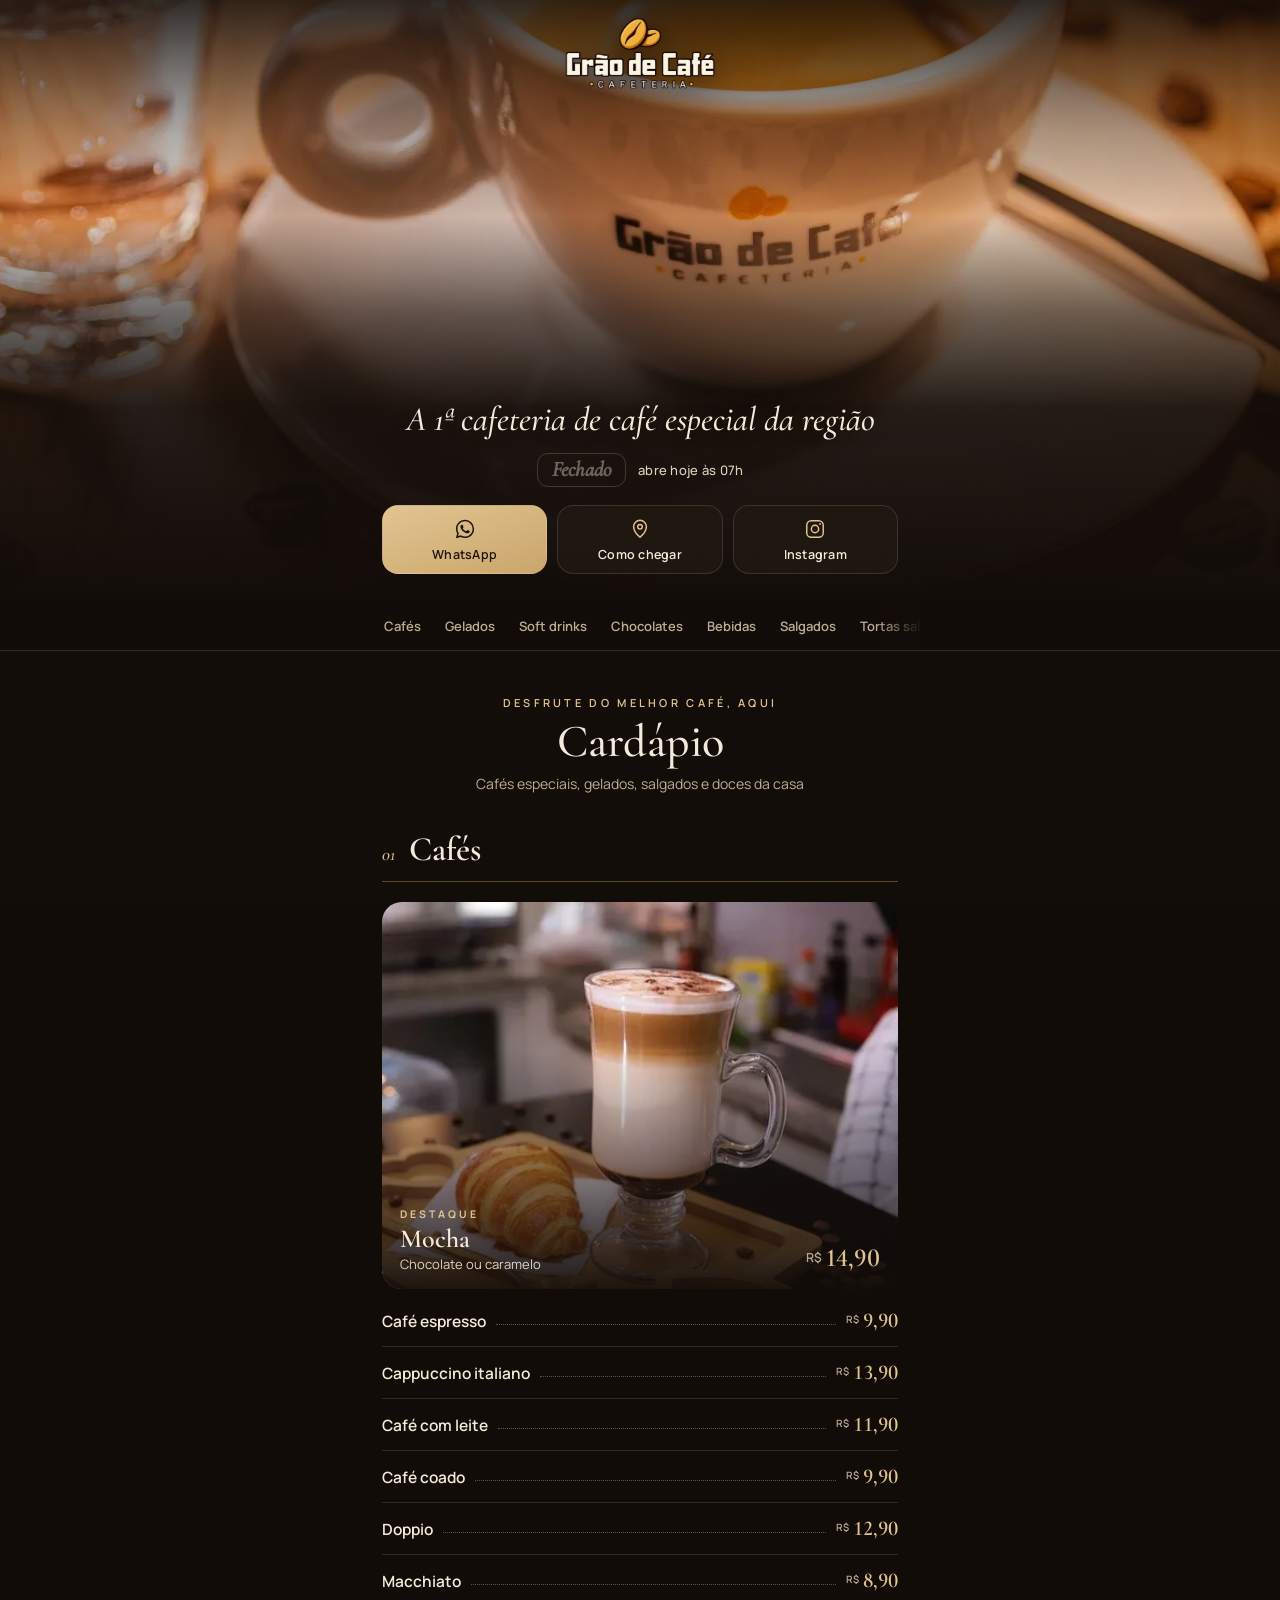
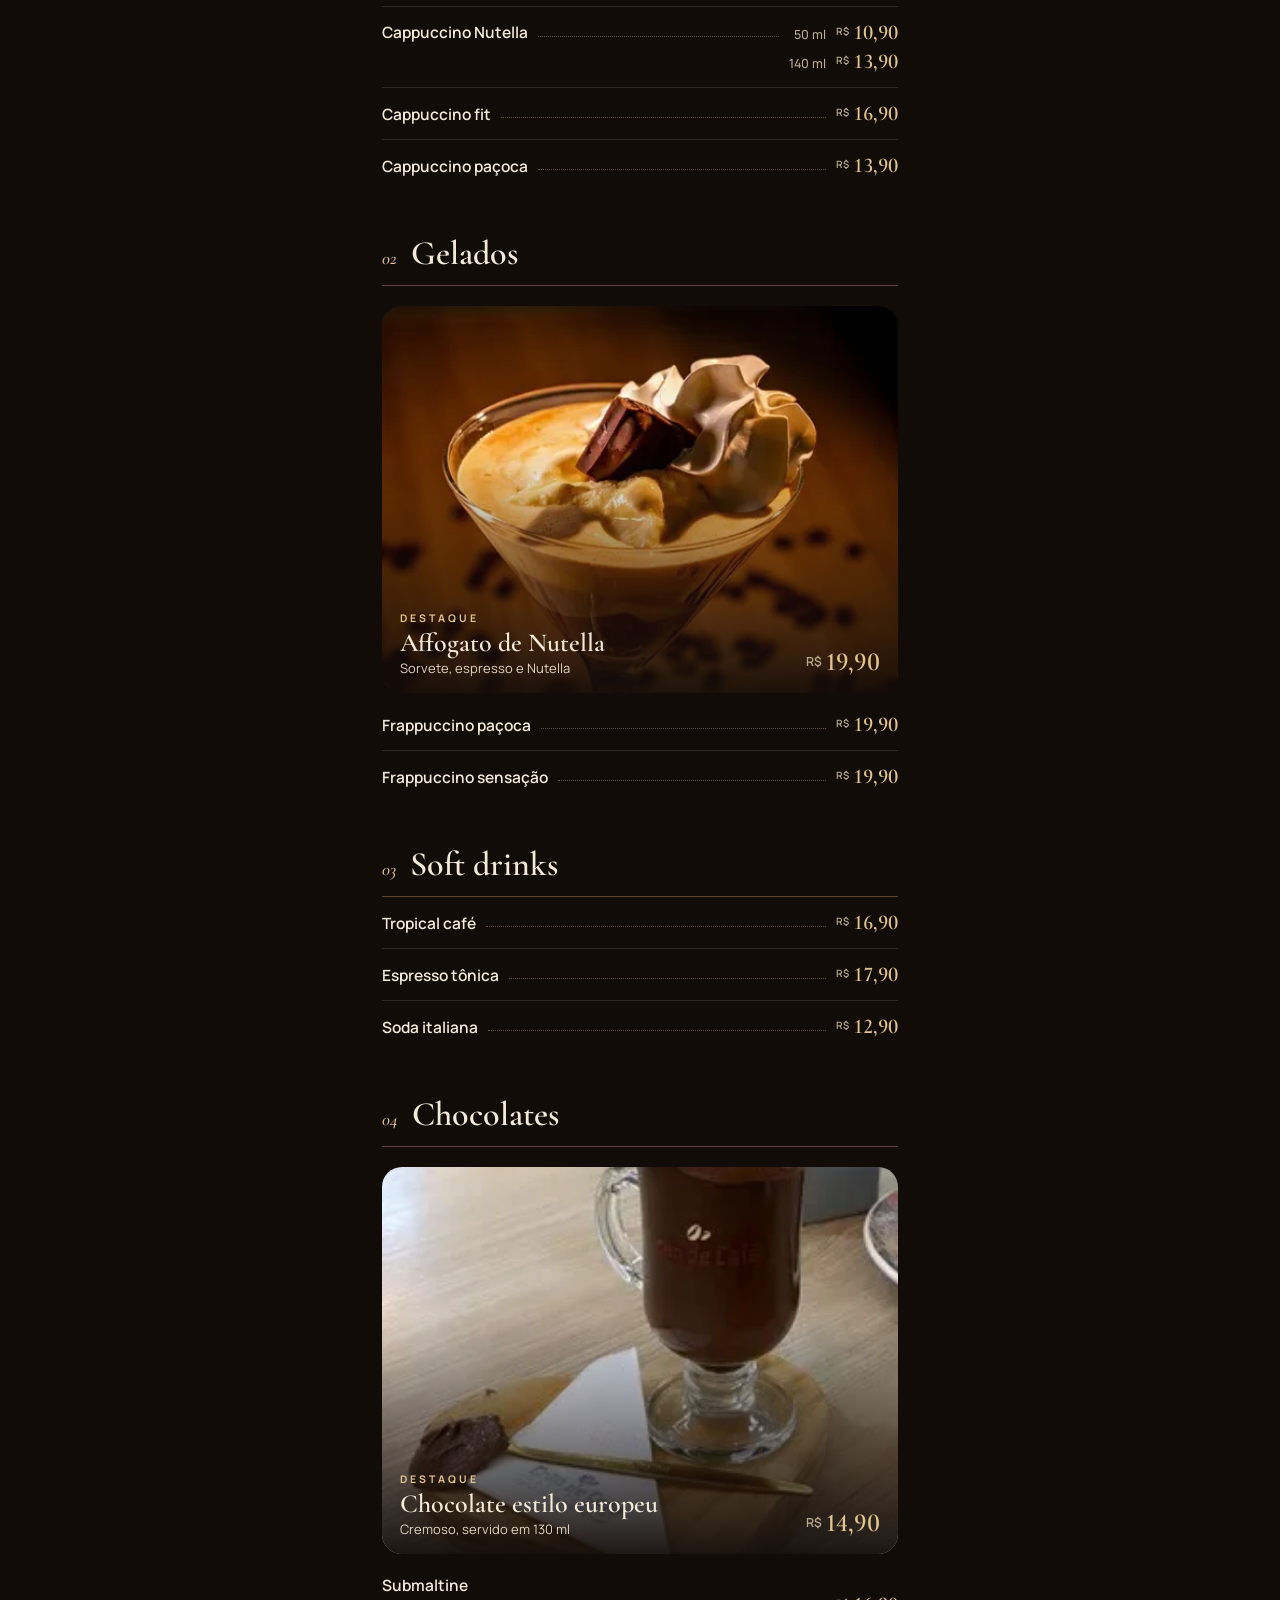
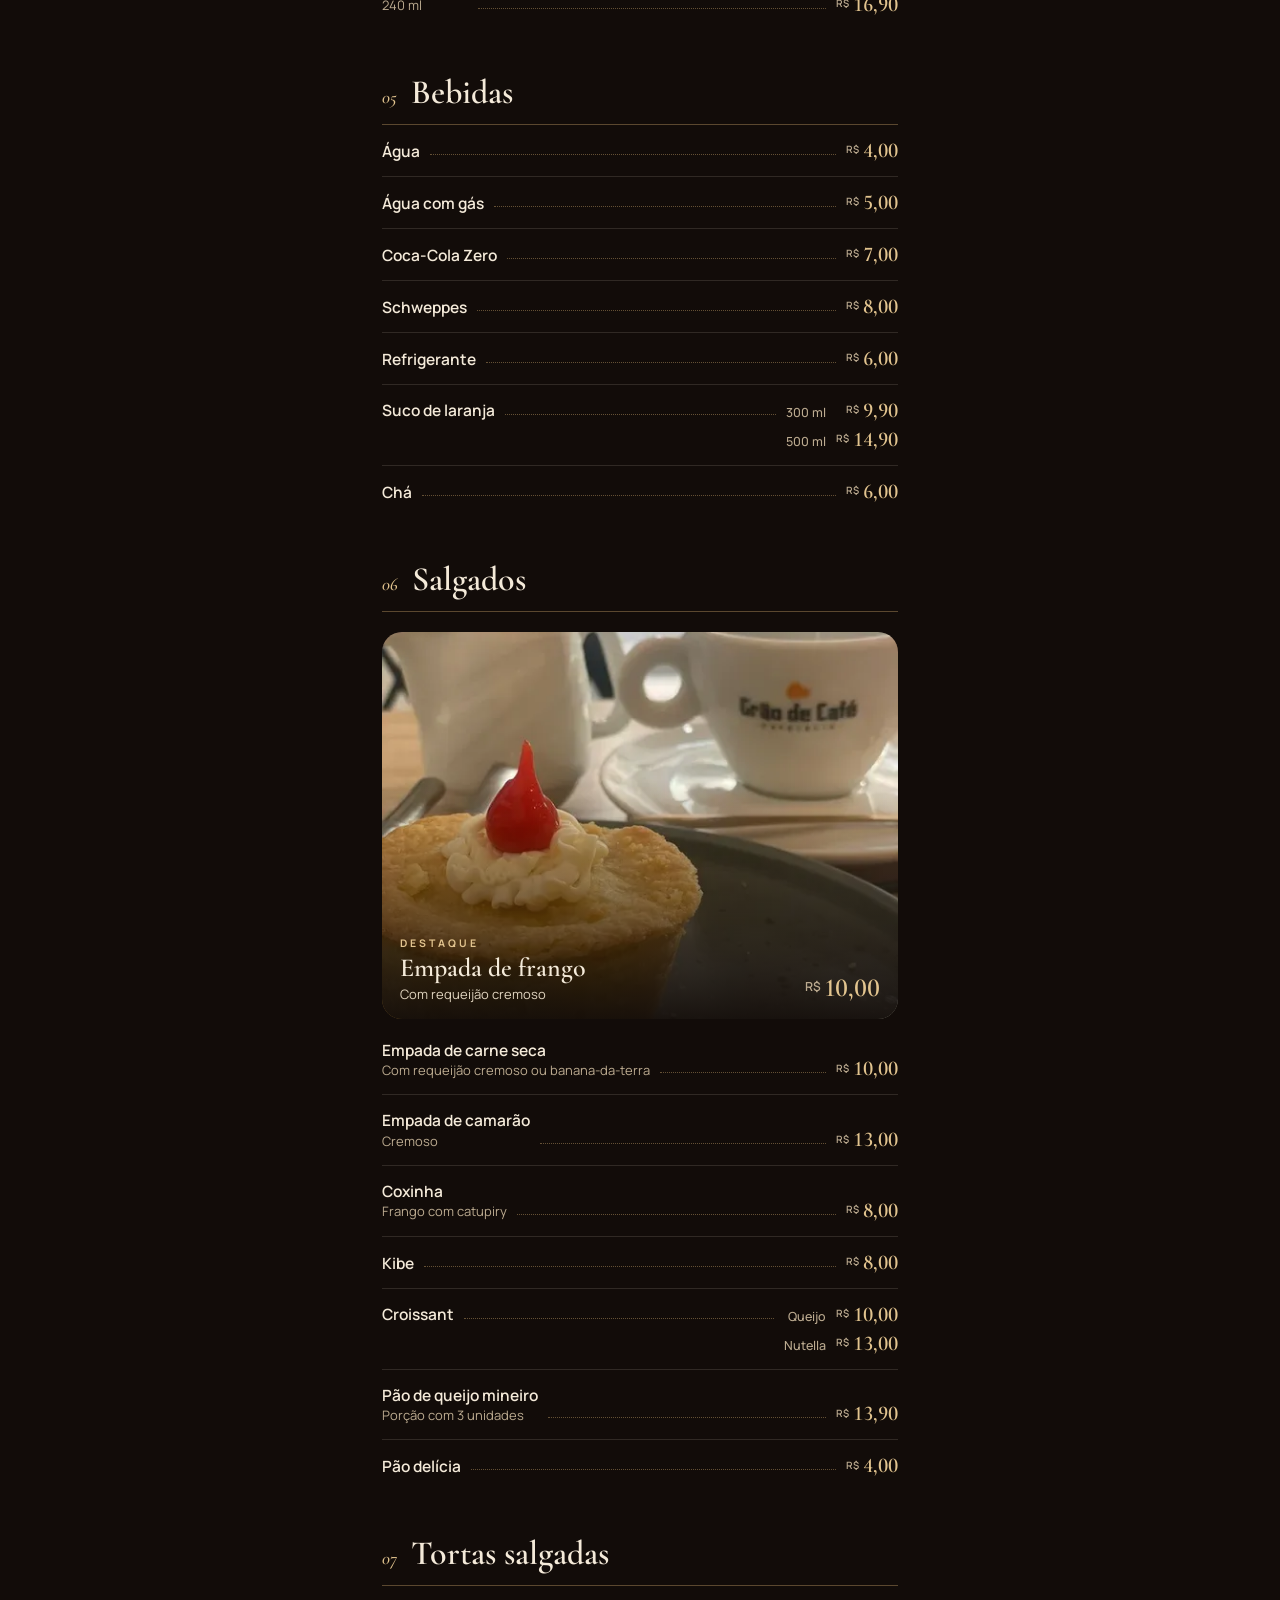
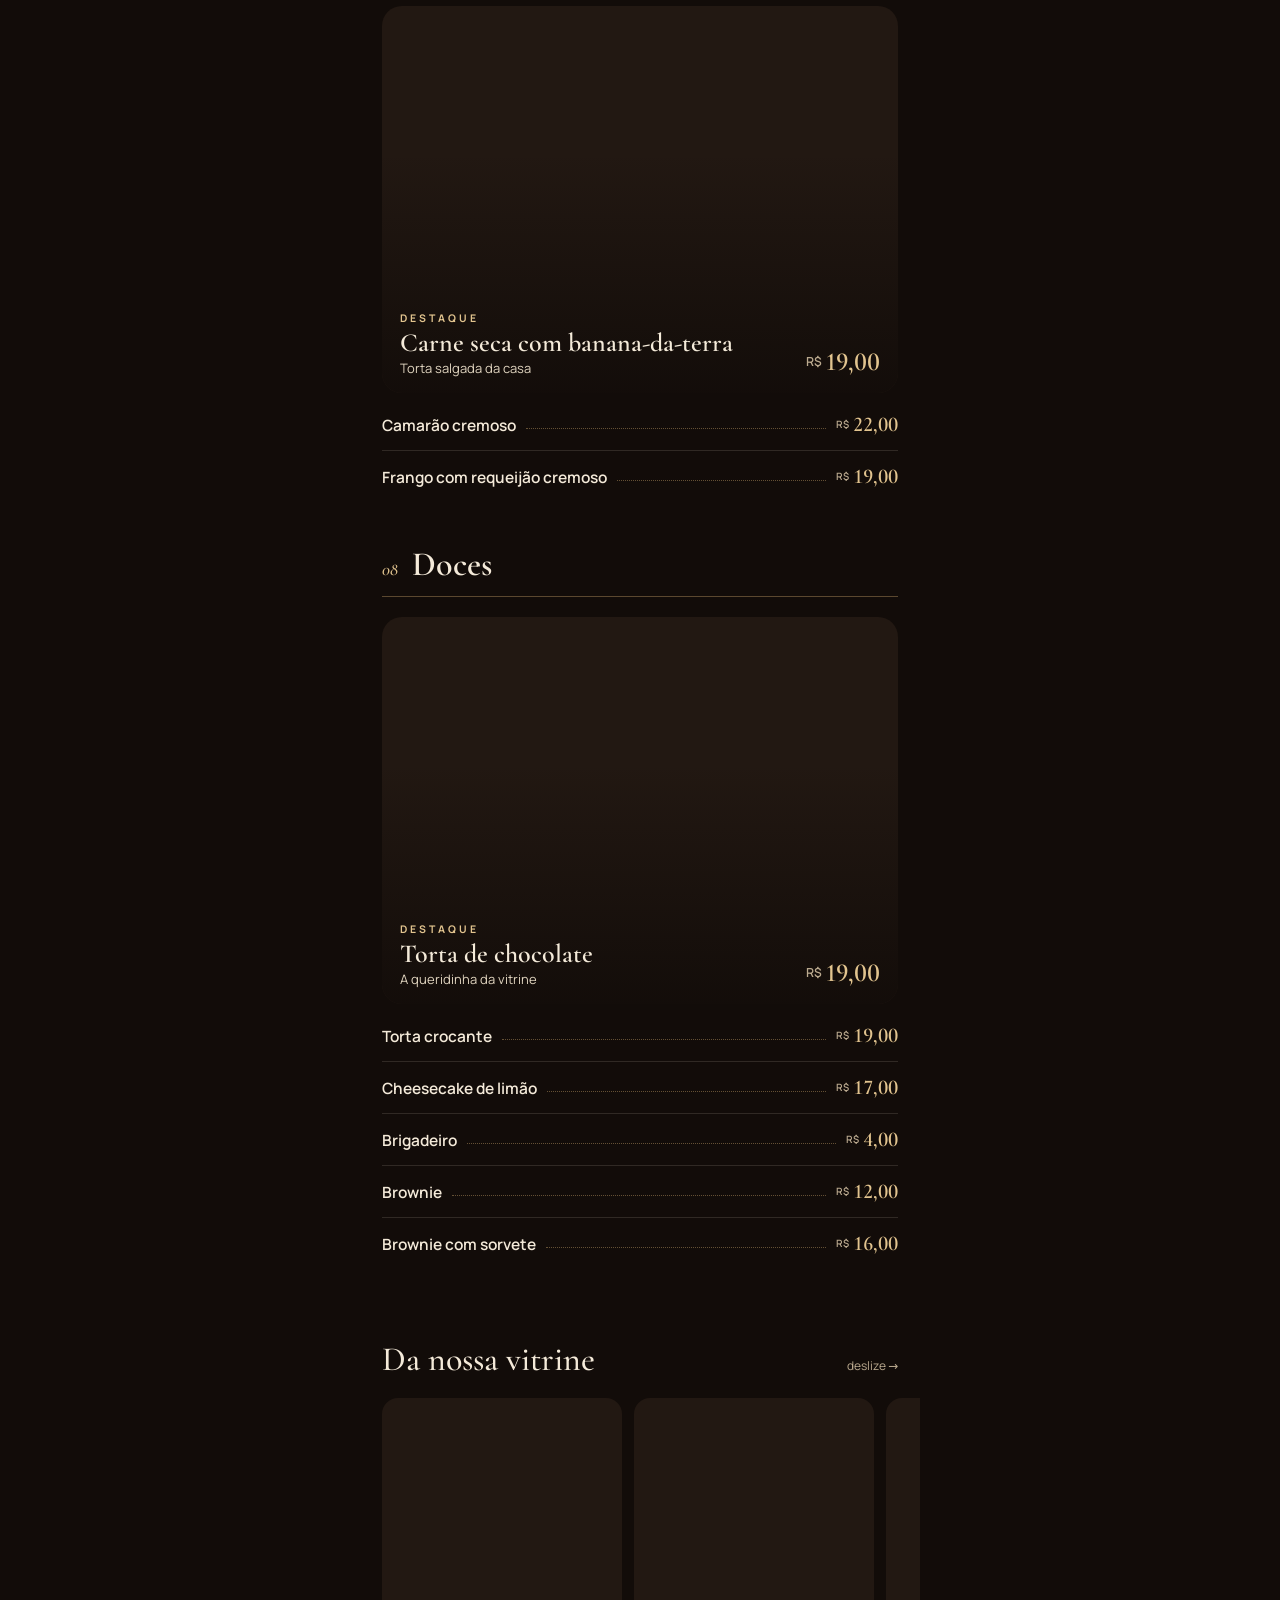
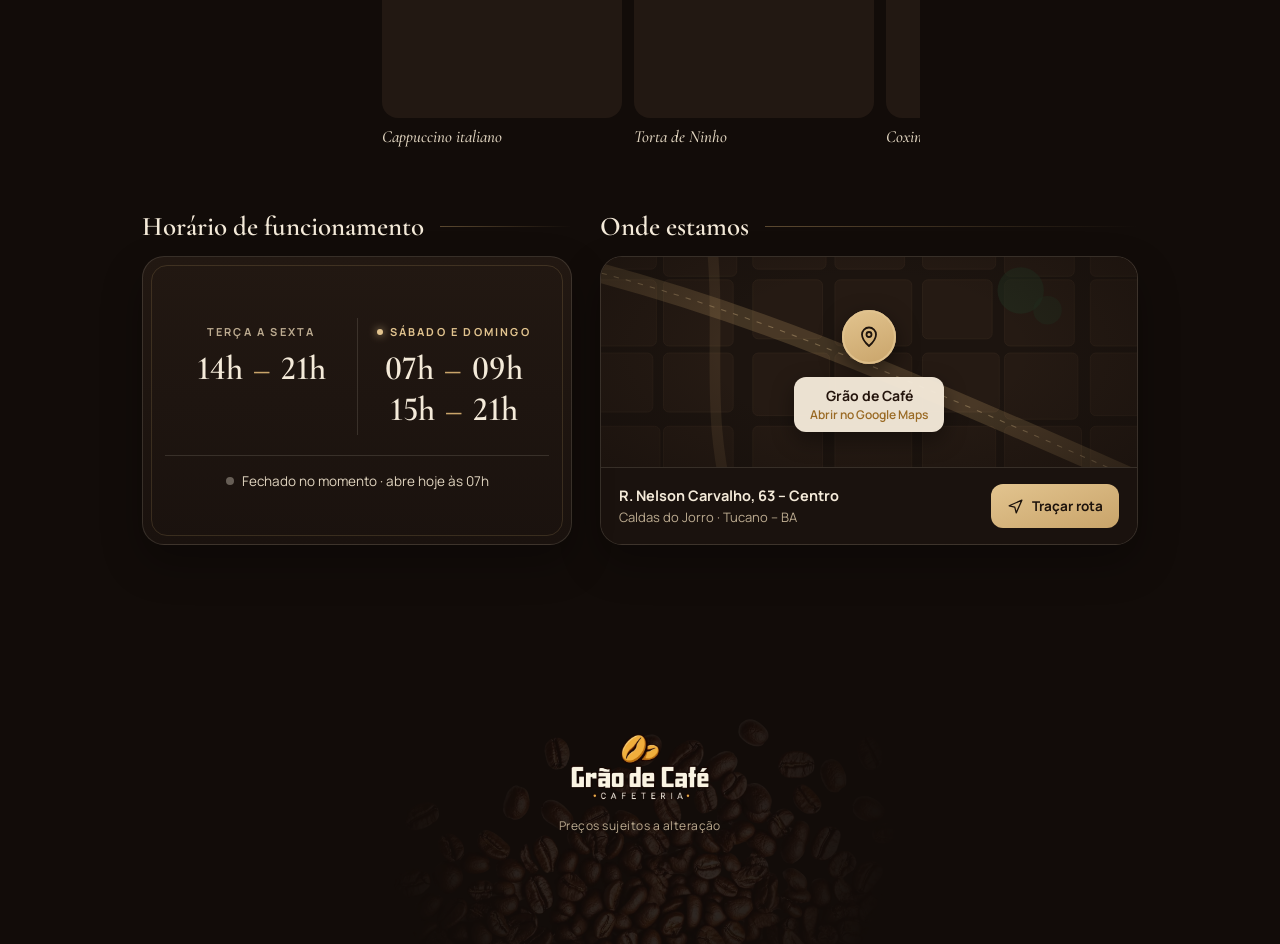
==== commit effc087b: "Abertura mais limpa: frase em destaque e neon com horário numa linha Co-Authored-By: Claude Opus 5.5" ====
--- a/index.html
+++ b/index.html
@@ -62,7 +62,6 @@
   <div class="hero-bg"><img src="img/hero-900.webp" srcset="img/hero-500.webp 500w, img/hero-900.webp 900w, img/hero-1440.webp 1440w" sizes="100vw" alt="" fetchpriority="high"></div>
   <div class="in">
     <h1><img class="logo" src="img/logo.webp" alt="Grão de Café — Cafeteria" width="800" height="387"></h1>
-    <p class="eyebrow">Caldas do Jorro · Tucano-BA</p>
     <p class="tag">A 1ª cafeteria de café especial da região</p>
     <div class="neon" id="status" role="status"><span class="neon-w" id="neonW">Bem-vindo</span><span class="neon-s" id="statusTx">Confira nossos horários</span></div>
     <nav class="actions" aria-label="Contato">
--- a/css/style.css
+++ b/css/style.css
@@ -33,20 +33,20 @@
 .skip:focus{top:12px}
 
 /* ---------- HERO ---------- */
-.hero{position:relative;height:min(76svh,640px);min-height:560px;display:flex;isolation:isolate;overflow:hidden}
+.hero{position:relative;height:min(72svh,600px);min-height:520px;display:flex;isolation:isolate;overflow:hidden}
 .hero-bg{position:absolute;inset:0;z-index:-2}
 .hero-bg img{width:100%;height:100%;object-fit:cover;object-position:50% 40%;transform:scale(1.06);animation:kb 18s ease-out forwards}
 @keyframes kb{to{transform:scale(1)}}
 .hero::after{content:"";position:absolute;inset:0;z-index:-1;
-  background:linear-gradient(180deg,rgba(18,12,9,.88) 0%,rgba(18,12,9,.35) 24%,rgba(18,12,9,.08) 40%,rgba(18,12,9,.55) 58%,rgba(18,12,9,.92) 74%,var(--ink) 100%)}
+  background:linear-gradient(180deg,rgba(18,12,9,.88) 0%,rgba(18,12,9,.35) 22%,rgba(18,12,9,.12) 36%,rgba(18,12,9,.62) 52%,rgba(18,12,9,.93) 68%,var(--ink) 100%)}
 .hero .in{width:100%;display:flex;flex-direction:column;align-items:center;padding-top:calc(18px + env(safe-area-inset-top));padding-bottom:26px;text-align:center}
 .hero h1{margin-bottom:auto}
 .logo{width:min(150px,42%);height:auto;filter:drop-shadow(0 6px 18px rgba(0,0,0,.6))}
 .eyebrow{display:flex;align-items:center;justify-content:center;gap:12px;margin-top:0;white-space:nowrap;
   font-size:11px;font-weight:600;letter-spacing:.24em;text-transform:uppercase;color:var(--brass2)}
 .eyebrow::before,.eyebrow::after{content:"";width:28px;height:1px;background:var(--line2)}
-.tag{font-family:var(--serif);font-style:italic;font-weight:500;line-height:1.15;margin-top:10px;
-  white-space:nowrap;font-size:clamp(17px,5.6vw,30px);color:var(--cream)}
+.tag{font-family:var(--serif);font-style:italic;font-weight:500;line-height:1.15;margin-top:0;
+  white-space:nowrap;font-size:clamp(20px,6.4vw,34px);color:var(--cream);text-shadow:0 2px 14px rgba(0,0,0,.55)}
 .status{display:inline-flex;align-items:center;gap:8px;margin-top:18px;padding:7px 15px;border-radius:99px;
   background:rgba(18,12,9,.6);border:1px solid var(--line);backdrop-filter:blur(8px);-webkit-backdrop-filter:blur(8px);font-size:13px;font-weight:500;color:var(--cream2)}
 .dot{width:7px;height:7px;border-radius:50%;background:var(--muted)}
@@ -170,10 +170,10 @@
 .nf-btn{margin-top:22px;padding:13px 22px}
 
 /* ---------- Neon de aberto / fechado ---------- */
-.neon{display:flex;flex-direction:column;align-items:center;gap:6px;margin-top:14px}
-.neon-w{font-family:var(--serif);font-style:italic;font-weight:600;font-size:27px;line-height:1;letter-spacing:.01em;
-  padding:6px 20px 8px;border-radius:14px;border:1.5px solid rgba(244,234,217,.2);color:rgba(244,234,217,.42);transition:color .4s,border-color .4s,text-shadow .4s,box-shadow .4s}
-.neon-s{font-size:12.5px;font-weight:500;letter-spacing:.04em;color:var(--cream2)}
+.neon{display:flex;flex-direction:row;align-items:center;justify-content:center;gap:12px;margin-top:14px}
+.neon-w{font-family:var(--serif);font-style:italic;font-weight:600;font-size:21px;line-height:1;letter-spacing:.01em;
+  padding:5px 14px 6px;border-radius:11px;border:1.5px solid rgba(244,234,217,.2);color:rgba(244,234,217,.42);transition:color .4s,border-color .4s,text-shadow .4s,box-shadow .4s}
+.neon-s{font-size:13px;font-weight:500;letter-spacing:.02em;color:var(--cream2)}
 .neon.on .neon-w{color:#fff4de;border-color:#ffd59a;
   text-shadow:0 0 2px #fff4de,0 0 8px #ffc46b,0 0 18px #ff9f2e,0 0 34px rgba(255,140,30,.55);
   box-shadow:0 0 6px rgba(255,196,107,.7),0 0 18px rgba(255,159,46,.45),inset 0 0 10px rgba(255,159,46,.35)}
